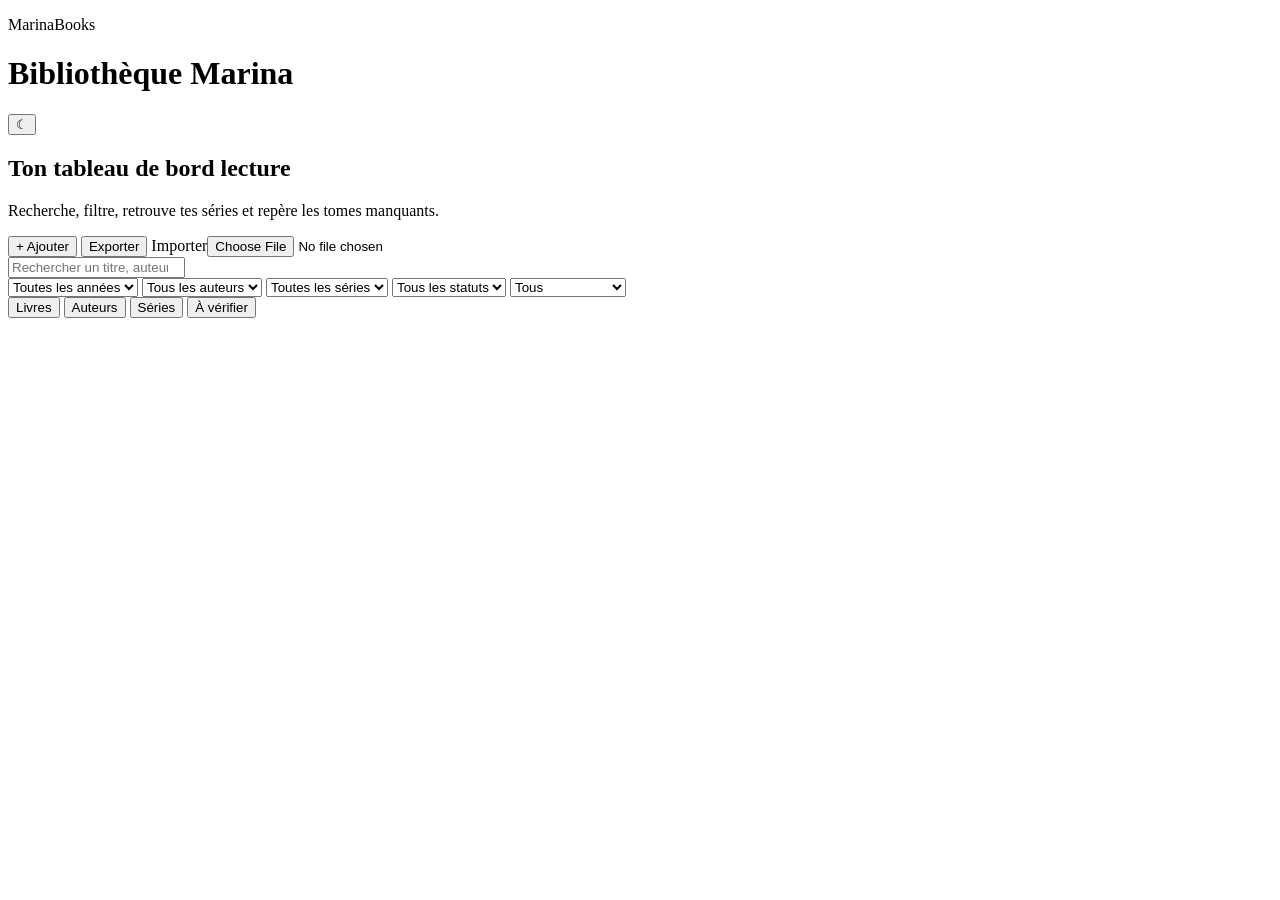
==== index.html @ 29e75385 "Add files via upload" ====
<!doctype html>
<html lang="fr">
<head>
  <meta charset="utf-8" />
  <meta name="viewport" content="width=device-width, initial-scale=1, viewport-fit=cover" />
  <title>Bibliothèque Marina</title>
  <meta name="theme-color" content="#18111f" />
  <meta name="description" content="Application personnelle de suivi de lectures Kindle et Books." />
  <link rel="manifest" href="manifest.json" />
  <link rel="icon" href="icons/icon.svg" type="image/svg+xml" />
  <link rel="apple-touch-icon" href="icons/icon-192.png" />
  <link rel="stylesheet" href="css/style.css" />
</head>
<body>
  <header class="app-header">
    <div>
      <p class="eyebrow">MarinaBooks</p>
      <h1>Bibliothèque Marina</h1>
    </div>
    <button id="themeToggle" class="icon-btn" type="button" aria-label="Changer le thème">☾</button>
  </header>

  <main class="container">
    <section class="hero card">
      <div>
        <h2>Ton tableau de bord lecture</h2>
        <p>Recherche, filtre, retrouve tes séries et repère les tomes manquants.</p>
      </div>
      <div class="hero-actions">
        <button id="addBookBtn" class="primary-btn" type="button">+ Ajouter</button>
        <button id="exportBtn" class="ghost-btn" type="button">Exporter</button>
        <label class="ghost-btn import-label">Importer<input id="importInput" type="file" accept="application/json" /></label>
      </div>
    </section>

    <section id="stats" class="stats-grid"></section>

    <section class="card controls">
      <input id="searchInput" type="search" placeholder="Rechercher un titre, auteur, série…" />
      <div class="filters">
        <select id="yearFilter"><option value="">Toutes les années</option></select>
        <select id="authorFilter"><option value="">Tous les auteurs</option></select>
        <select id="seriesFilter"><option value="">Toutes les séries</option></select>
        <select id="statusFilter"><option value="">Tous les statuts</option><option value="lu">Lu</option><option value="à lire">À lire</option><option value="en cours">En cours</option><option value="abandonné">Abandonné</option></select>
        <select id="missingFilter"><option value="">Tous</option><option value="visible">Visibles Kindle</option><option value="missing">Disparus Kindle</option></select>
      </div>
    </section>

    <nav class="tabs" aria-label="Vues">
      <button class="tab active" data-view="books" type="button">Livres</button>
      <button class="tab" data-view="authors" type="button">Auteurs</button>
      <button class="tab" data-view="series" type="button">Séries</button>
      <button class="tab" data-view="missing" type="button">À vérifier</button>
    </nav>

    <section id="content" class="content"></section>
  </main>

  <dialog id="bookDialog" class="dialog">
    <form id="bookForm" method="dialog">
      <div class="dialog-head">
        <h2>Ajouter un livre</h2>
        <button class="icon-btn" value="cancel" type="submit">×</button>
      </div>
      <label>Titre<input name="title" required /></label>
      <label>Auteur<input name="author" /></label>
      <label>Série<input name="series" /></label>
      <label>Tome<input name="tome" inputmode="numeric" /></label>
      <label>Année<input name="year" inputmode="numeric" /></label>
      <label>Statut<select name="status"><option value="lu">Lu</option><option value="en cours">En cours</option><option value="à lire">À lire</option><option value="abandonné">Abandonné</option></select></label>
      <label>Notes<textarea name="notes" rows="3"></textarea></label>
      <button class="primary-btn" value="default" type="submit">Ajouter</button>
    </form>
  </dialog>

  <script src="data/data.js"></script>
  <script src="js/app.js"></script>
</body>
</html>
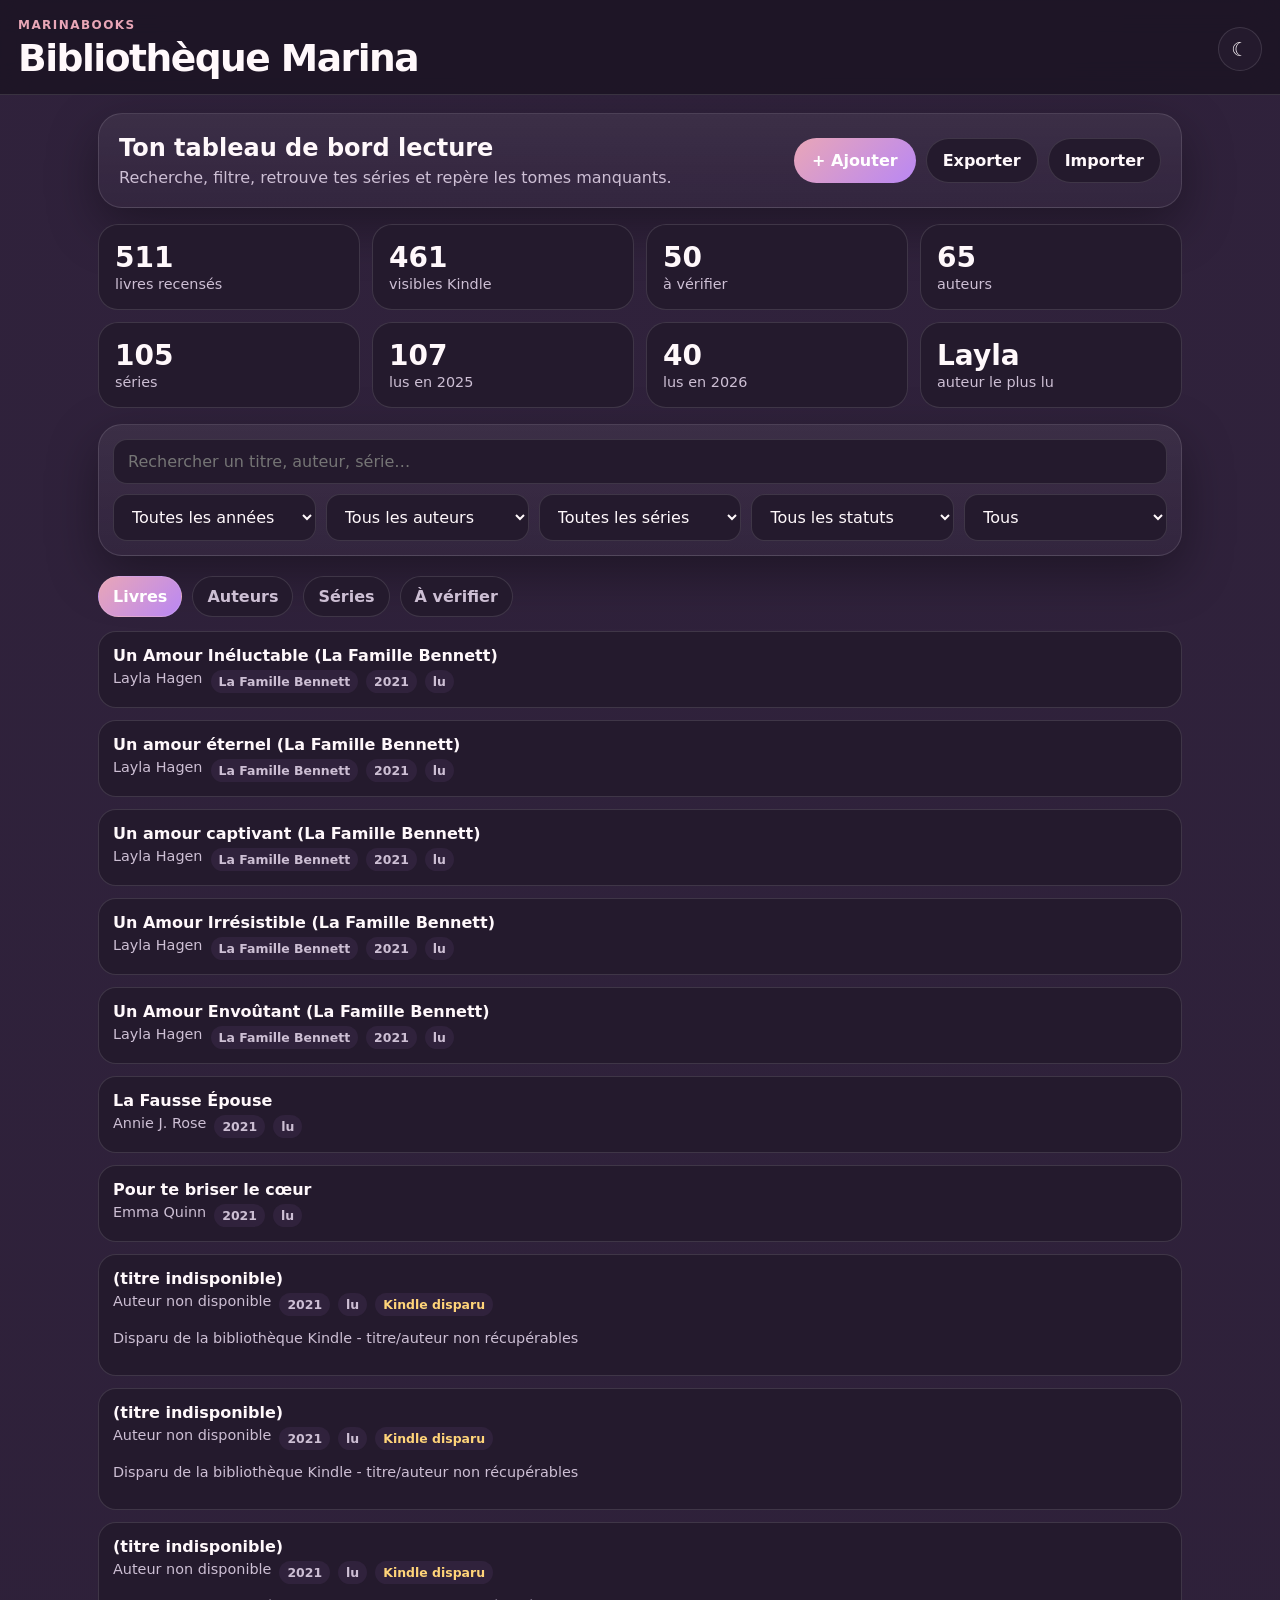
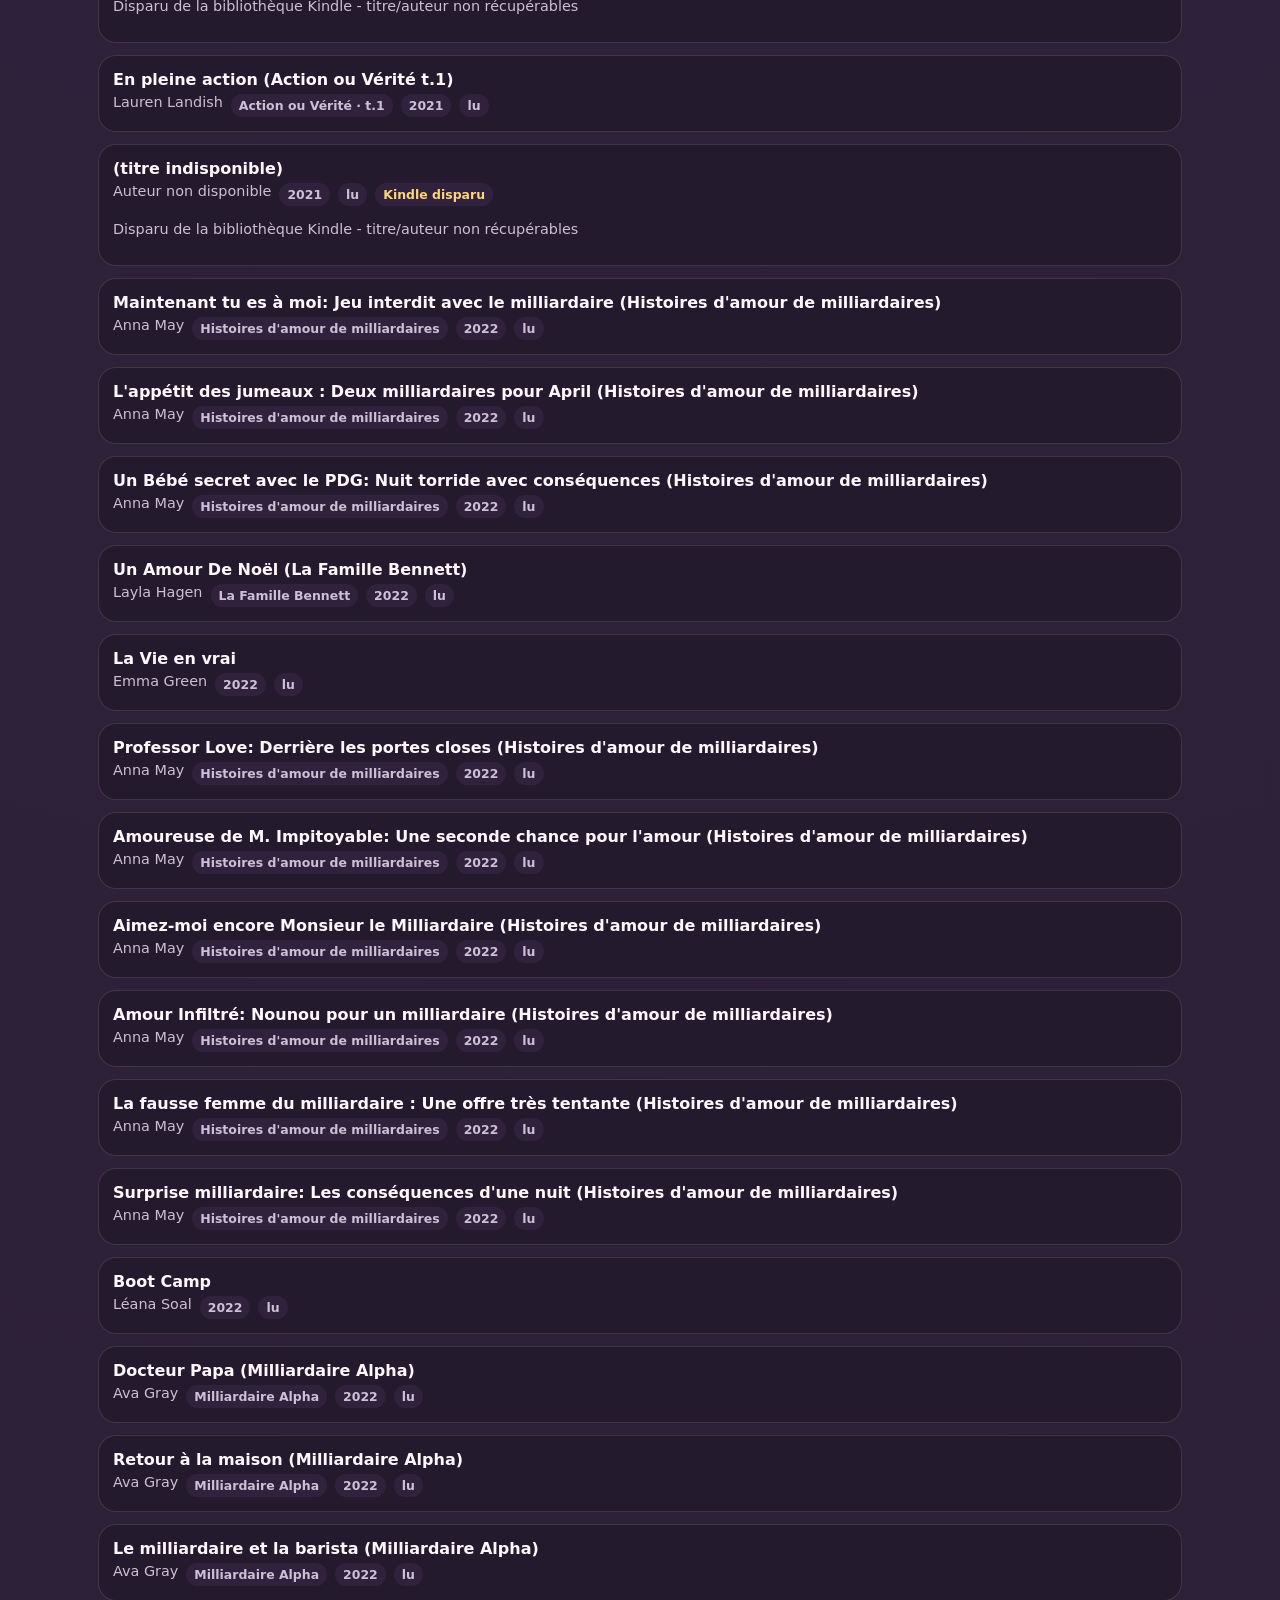
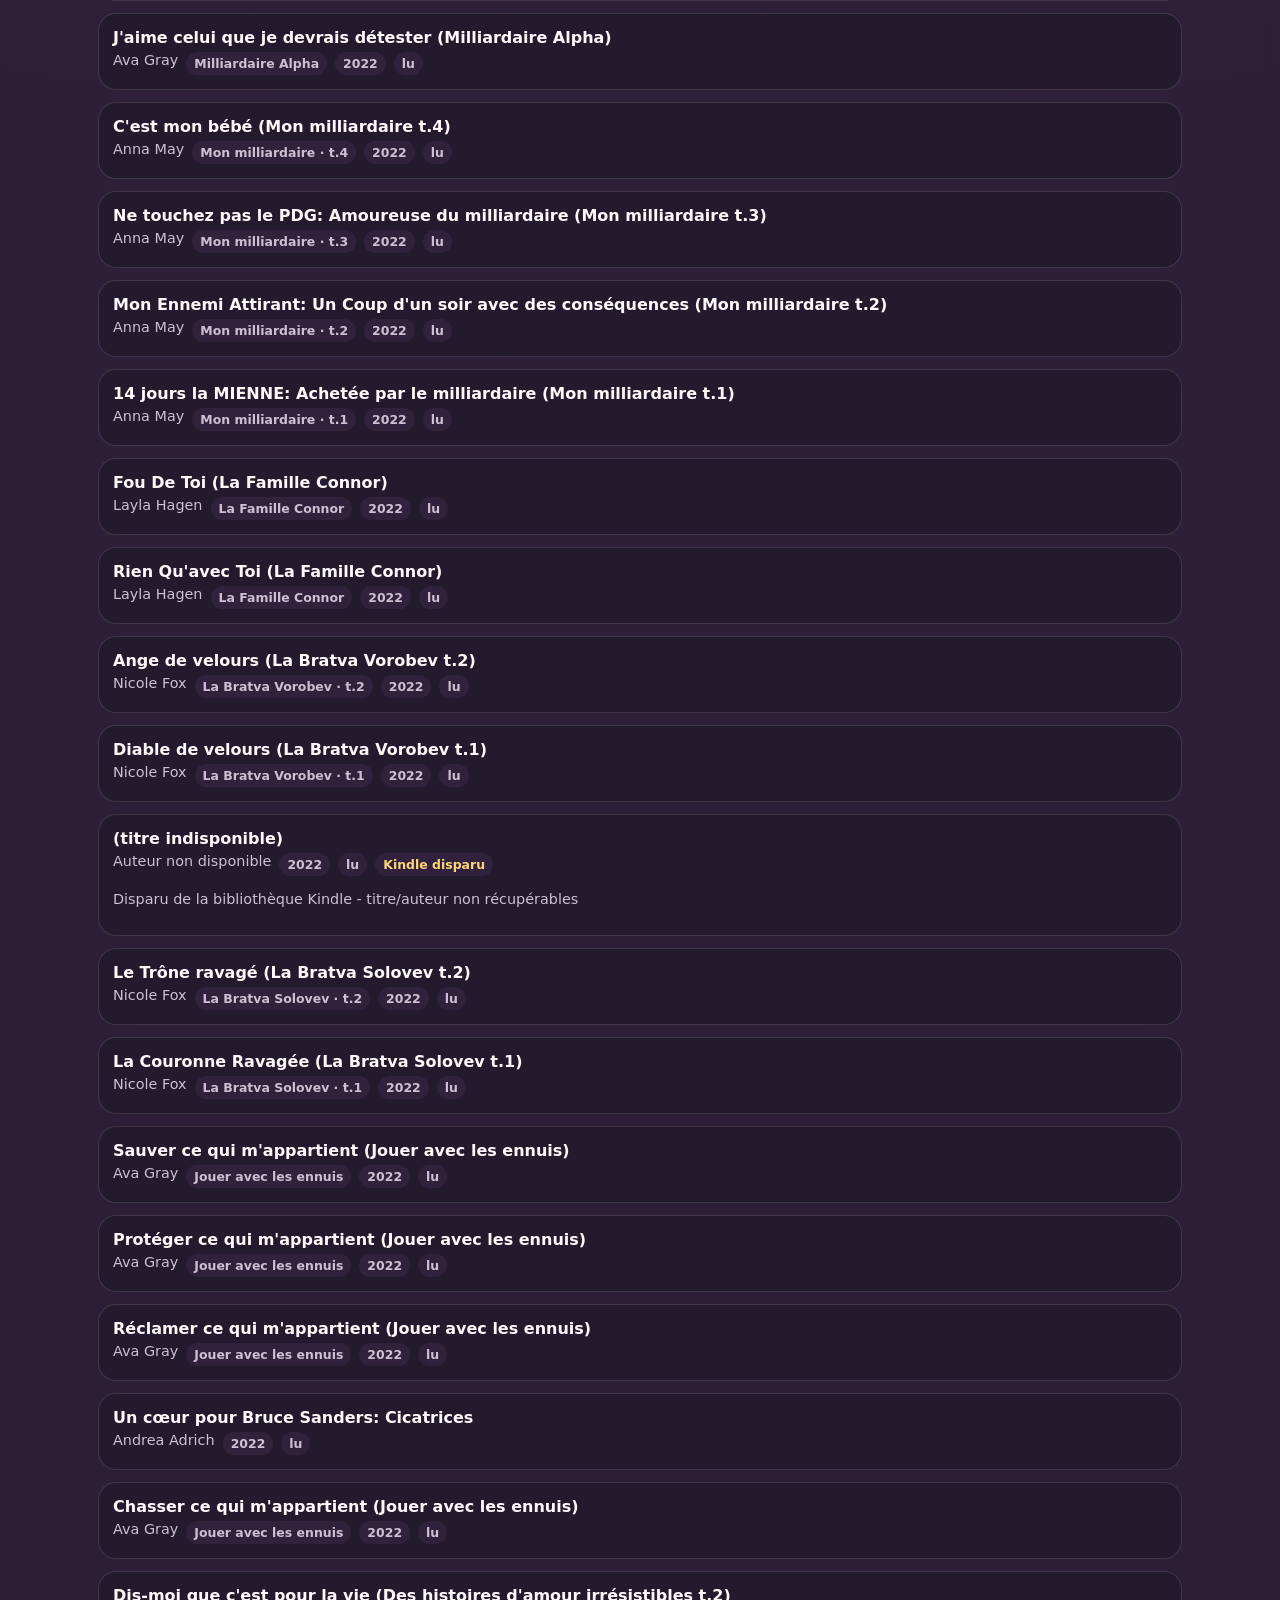
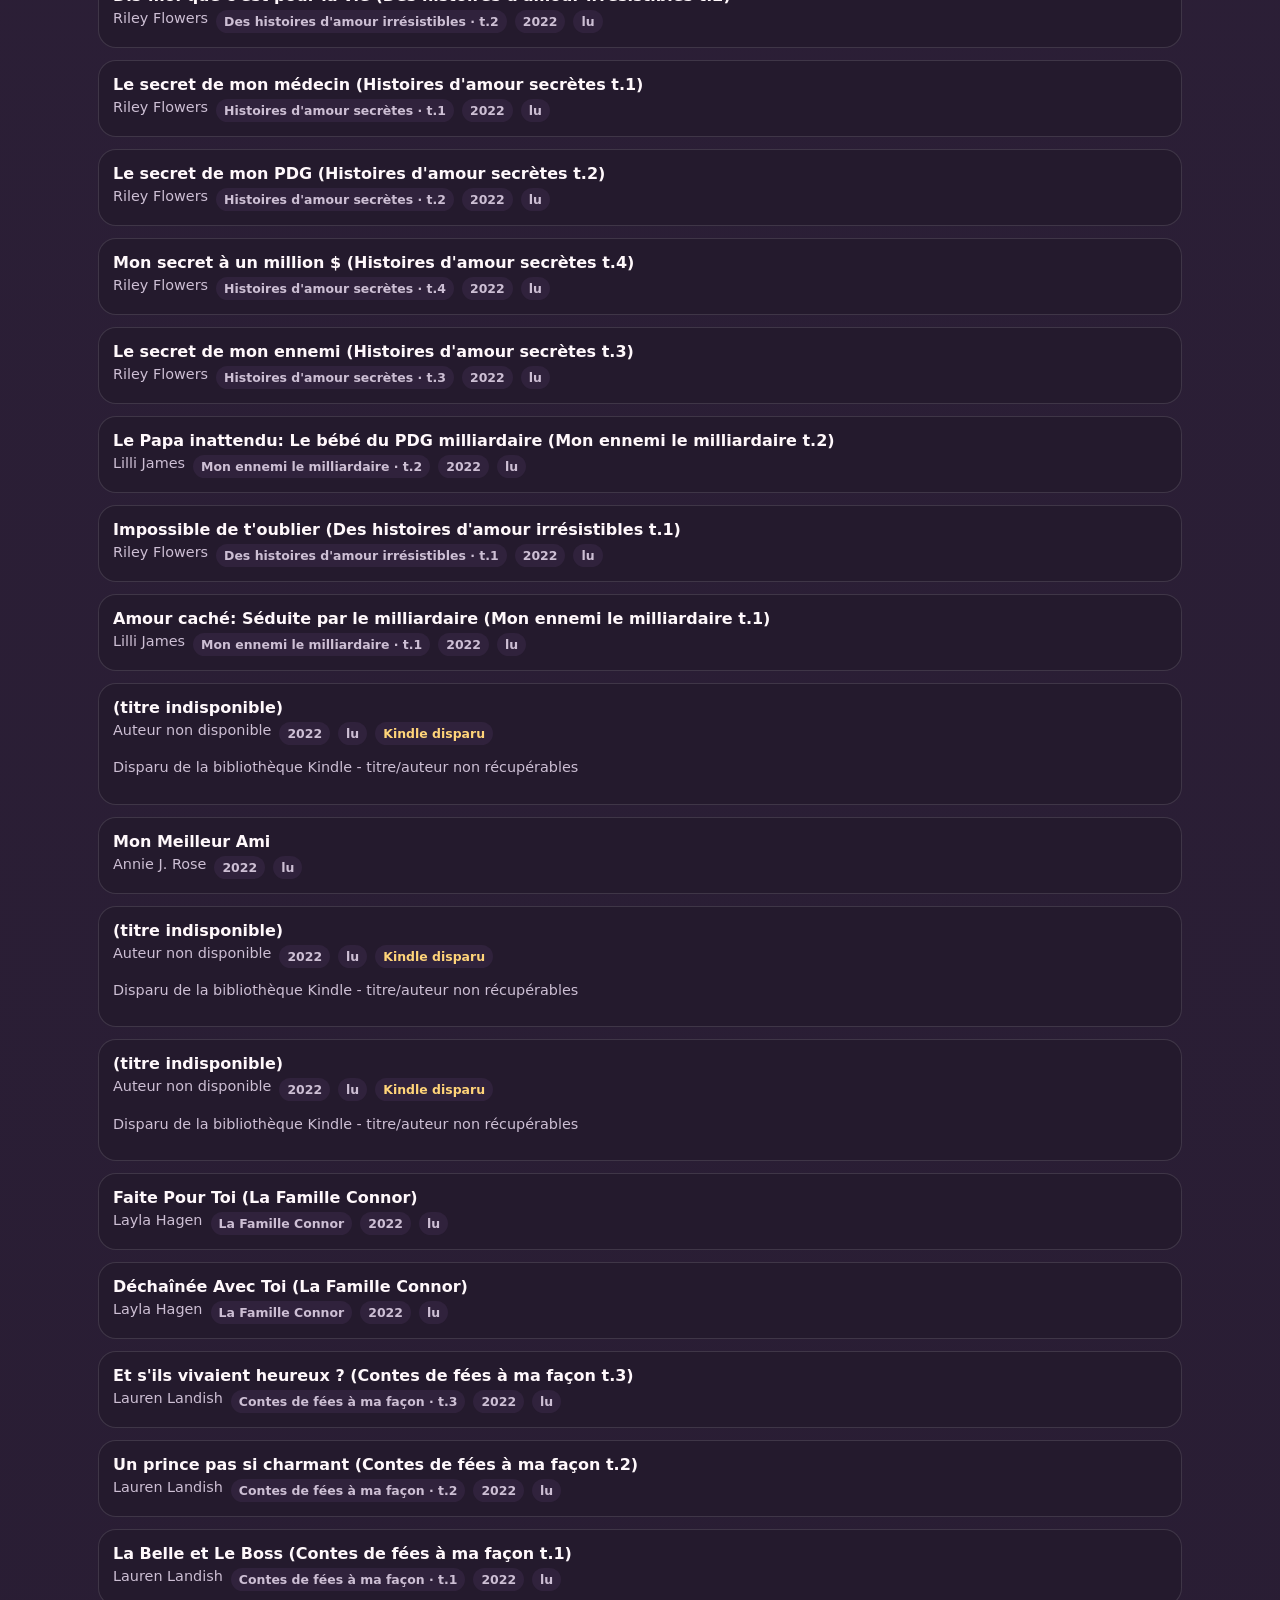
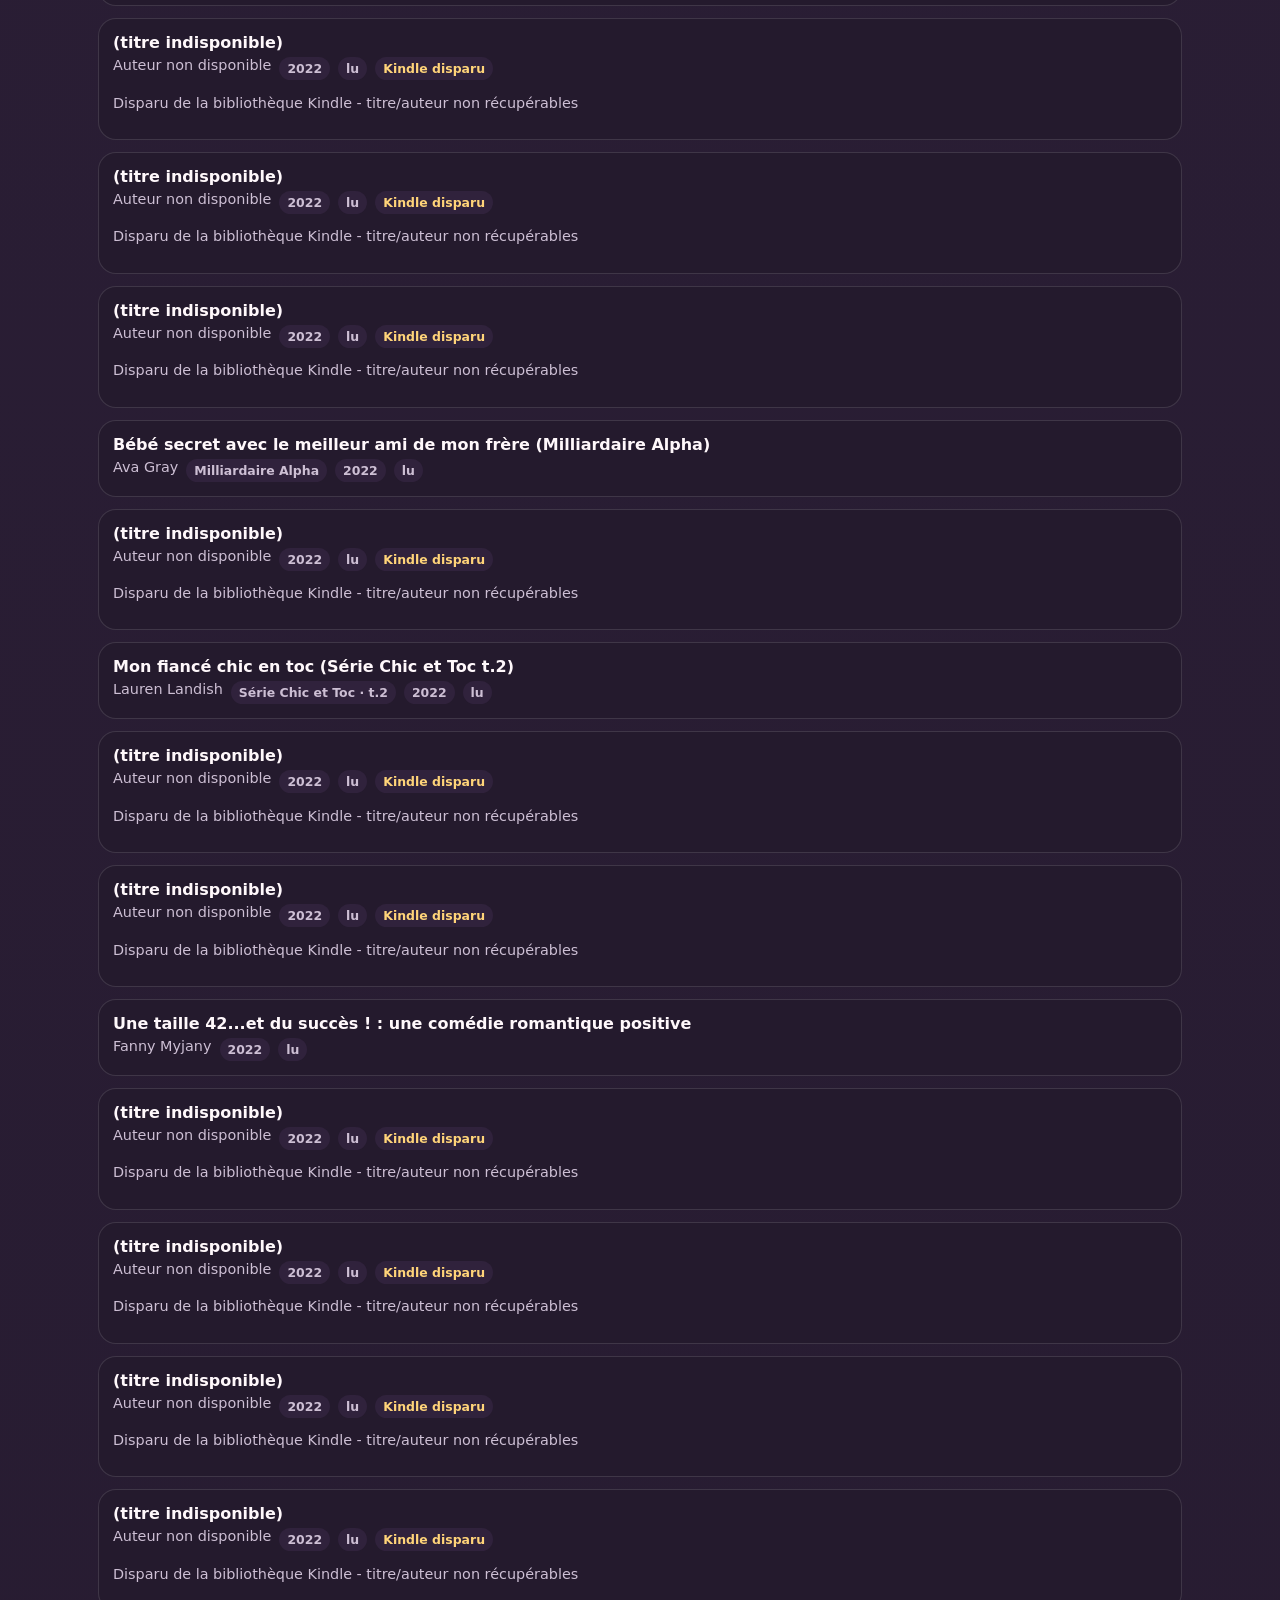
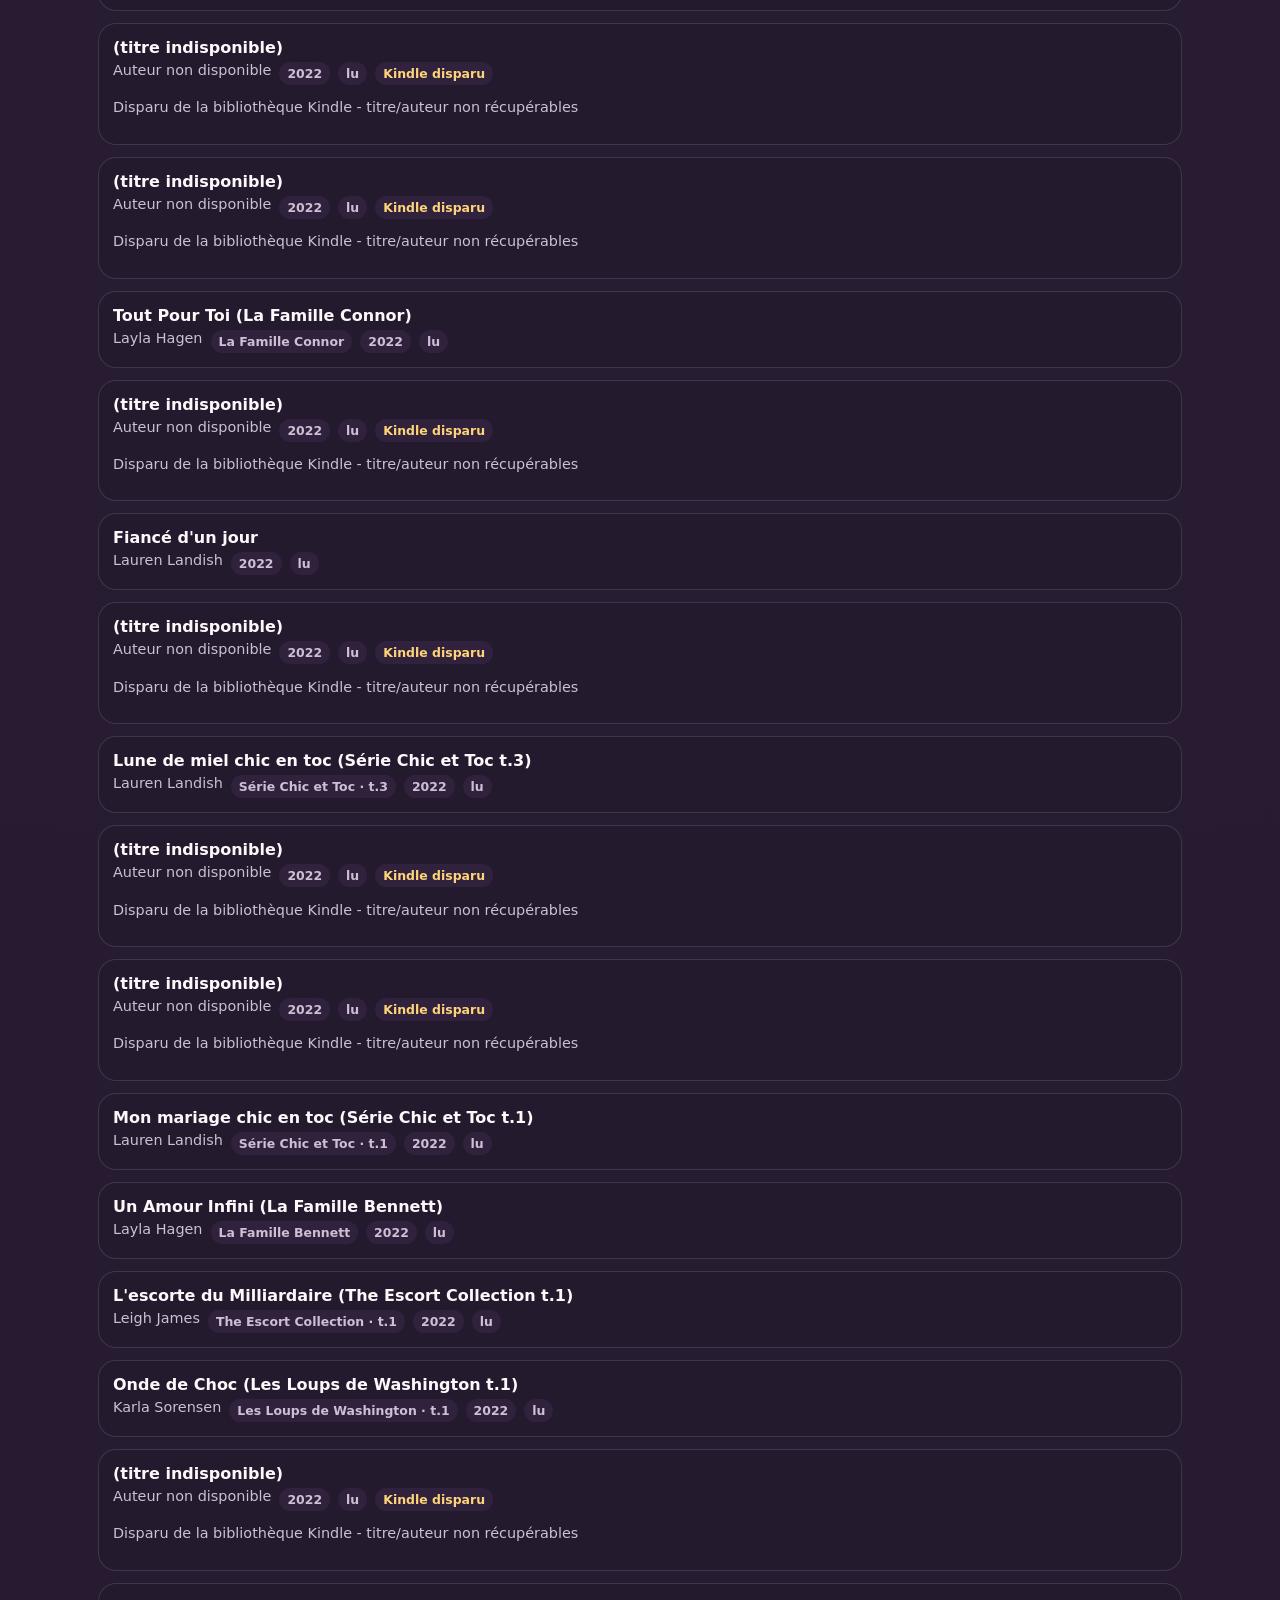
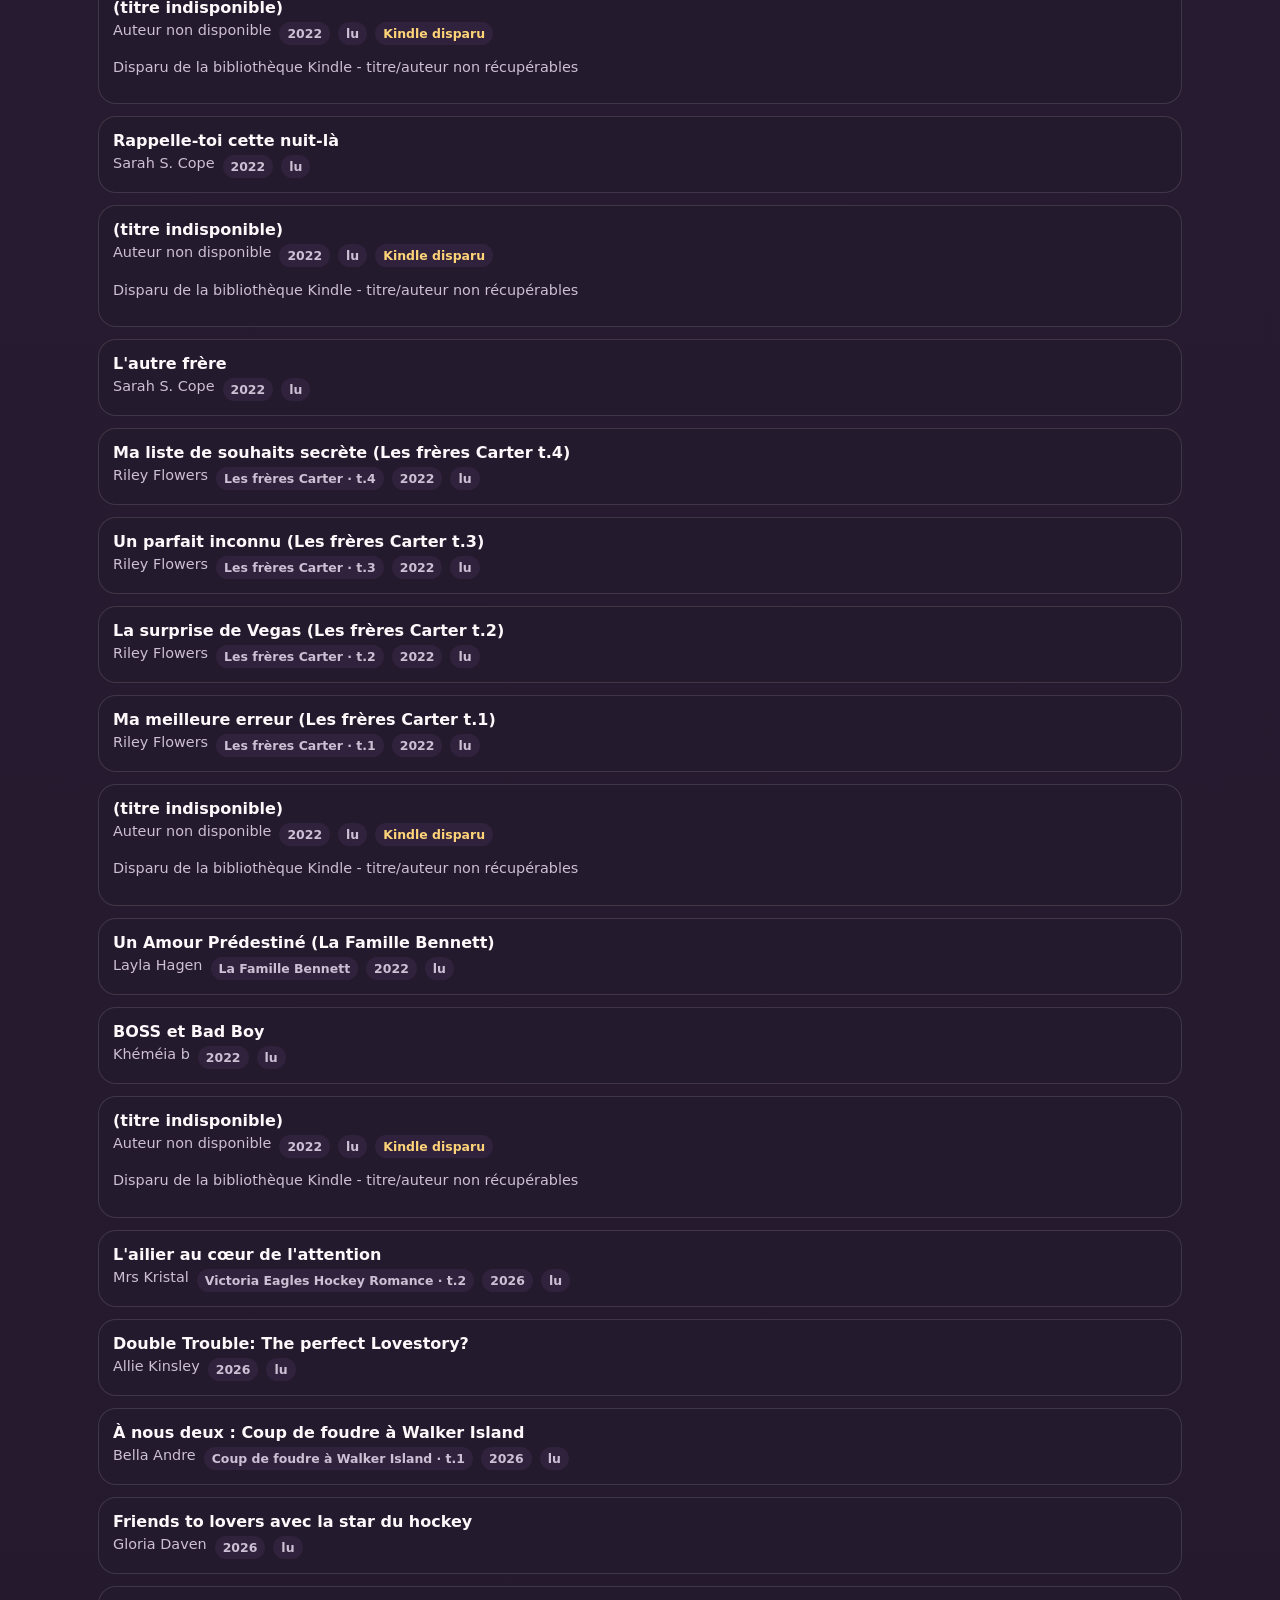
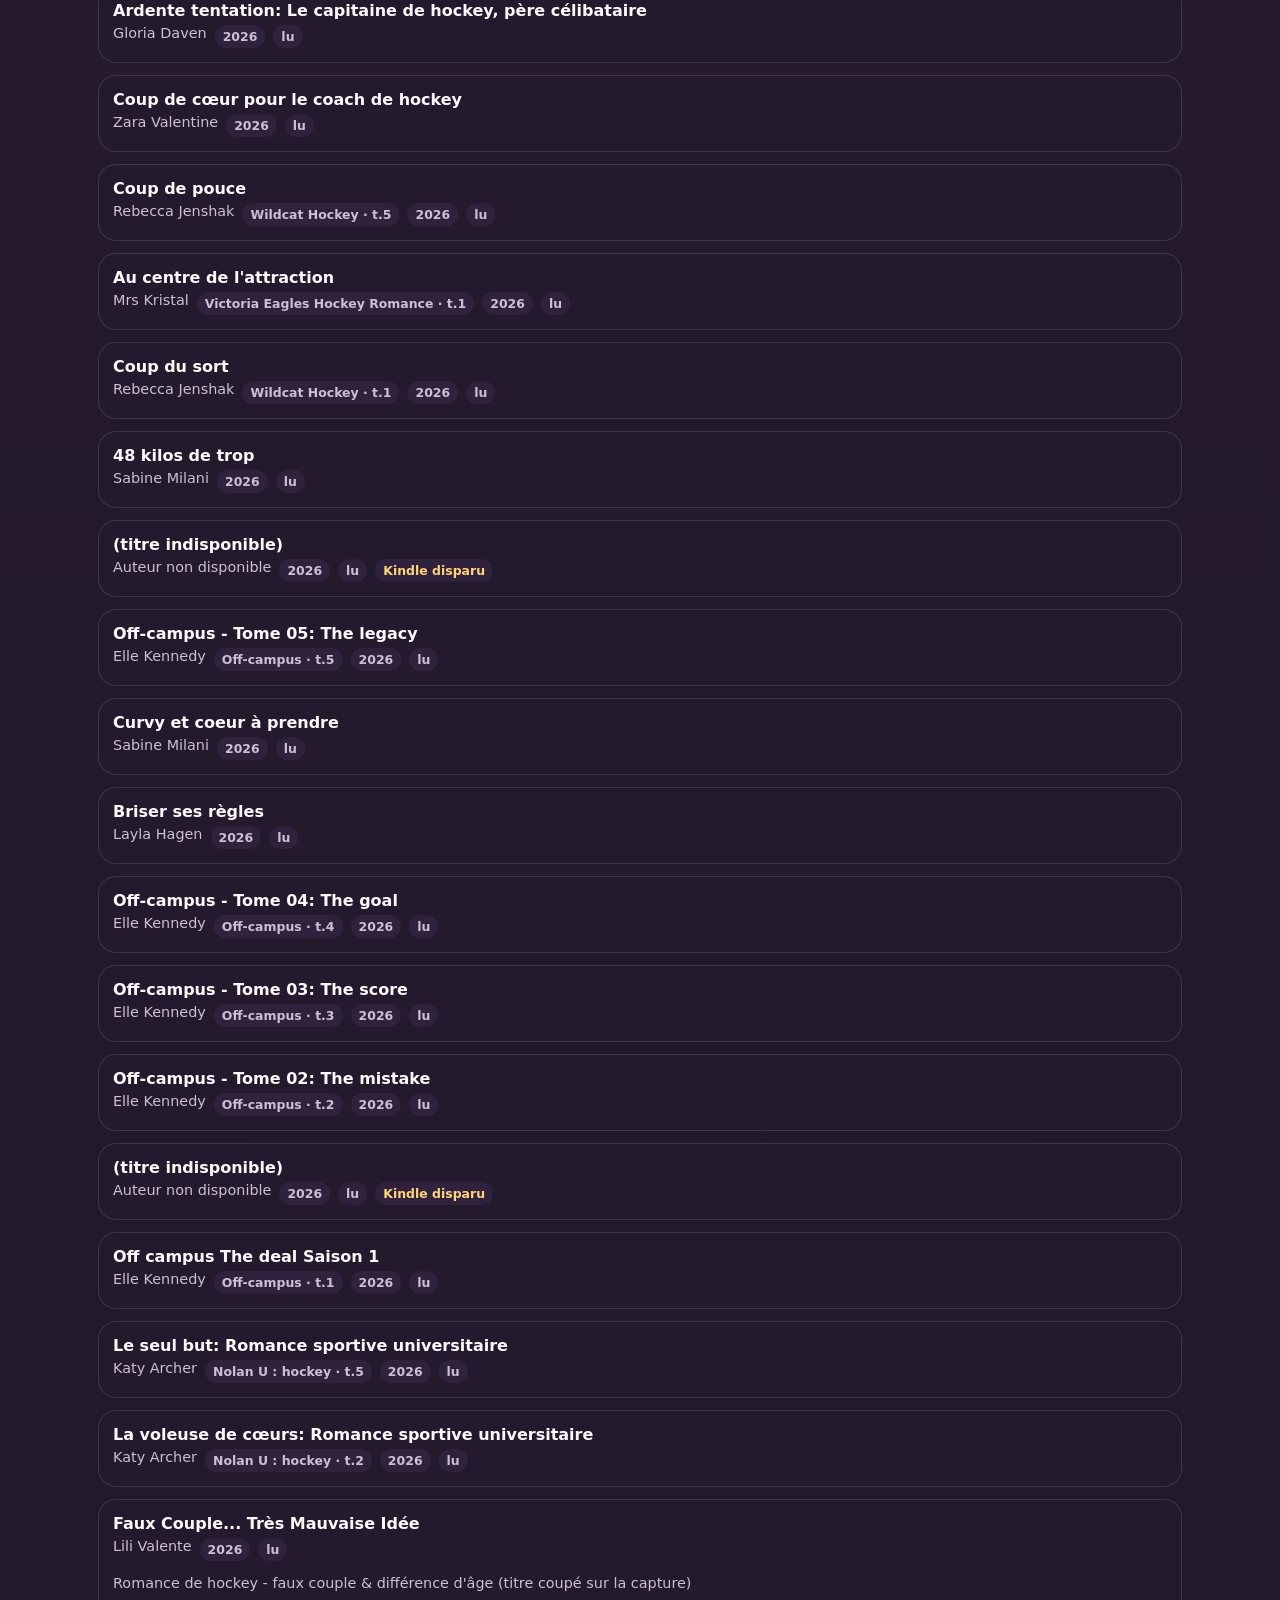
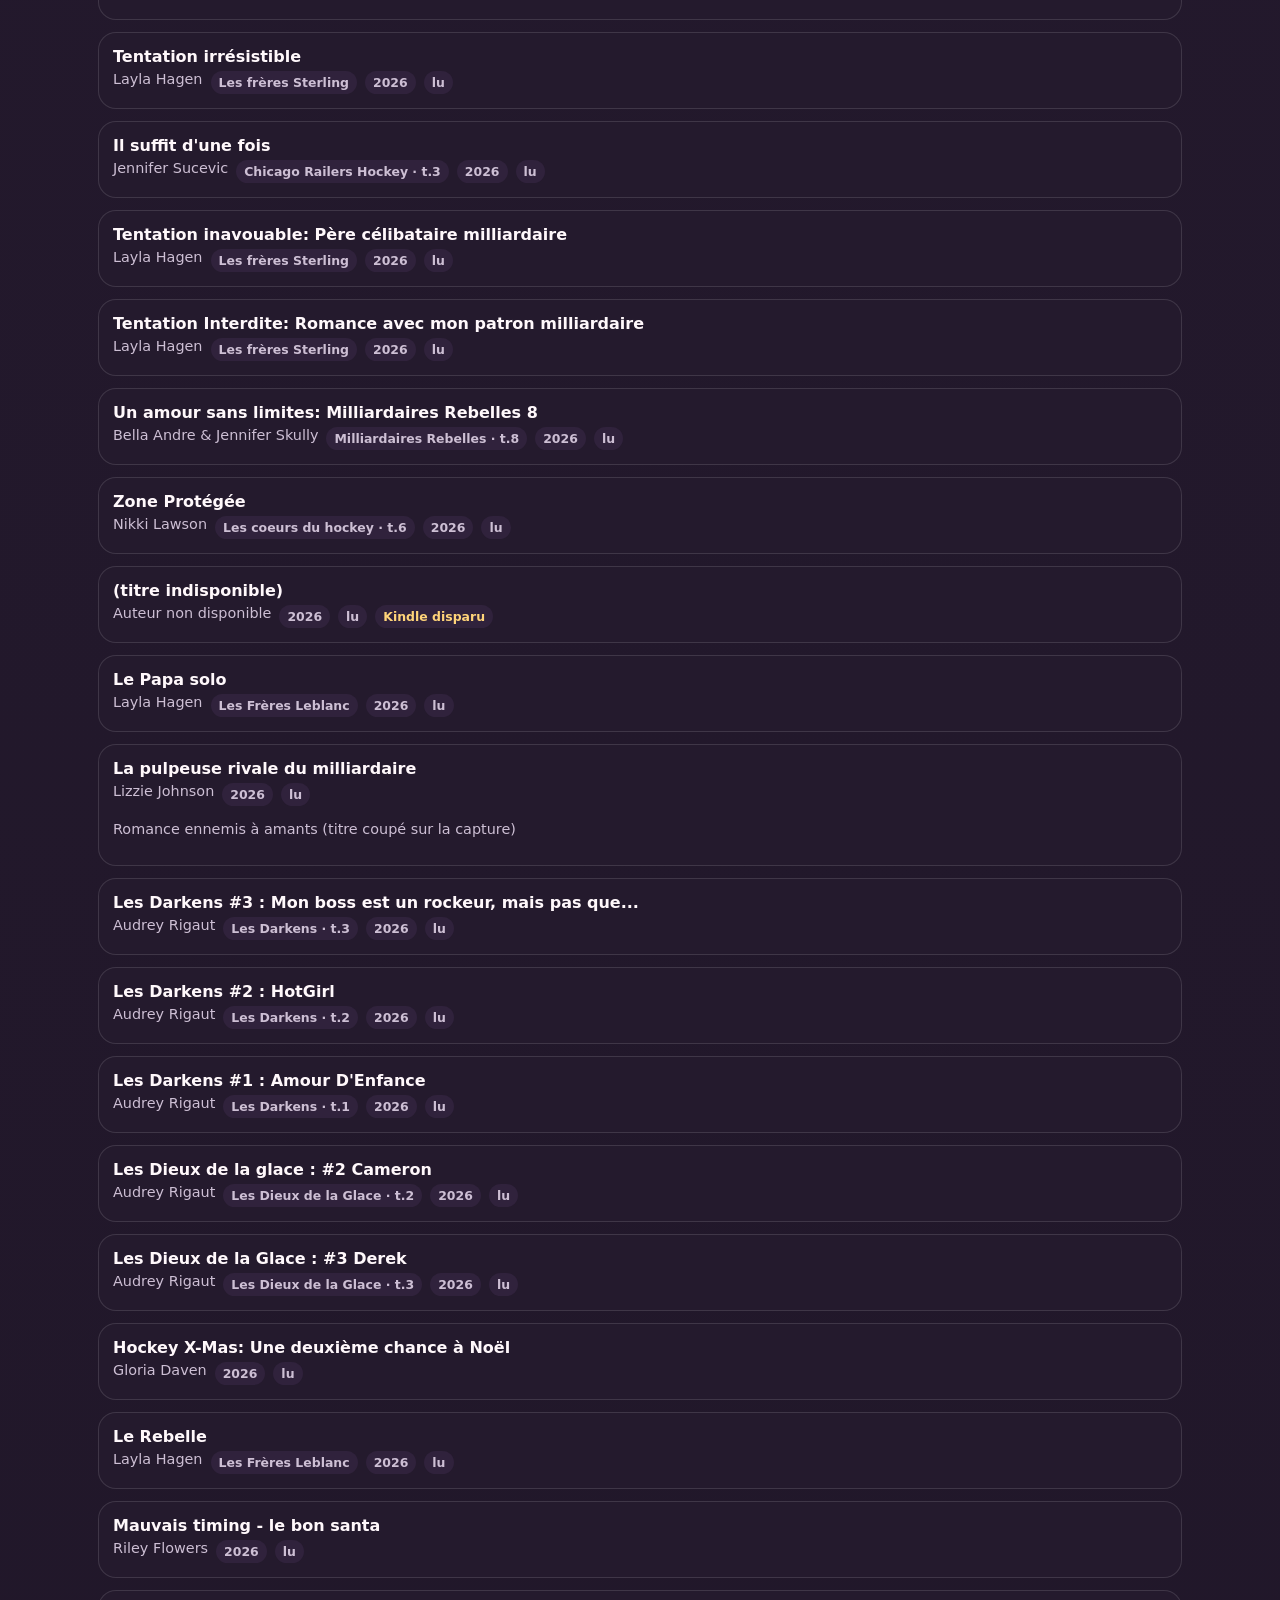
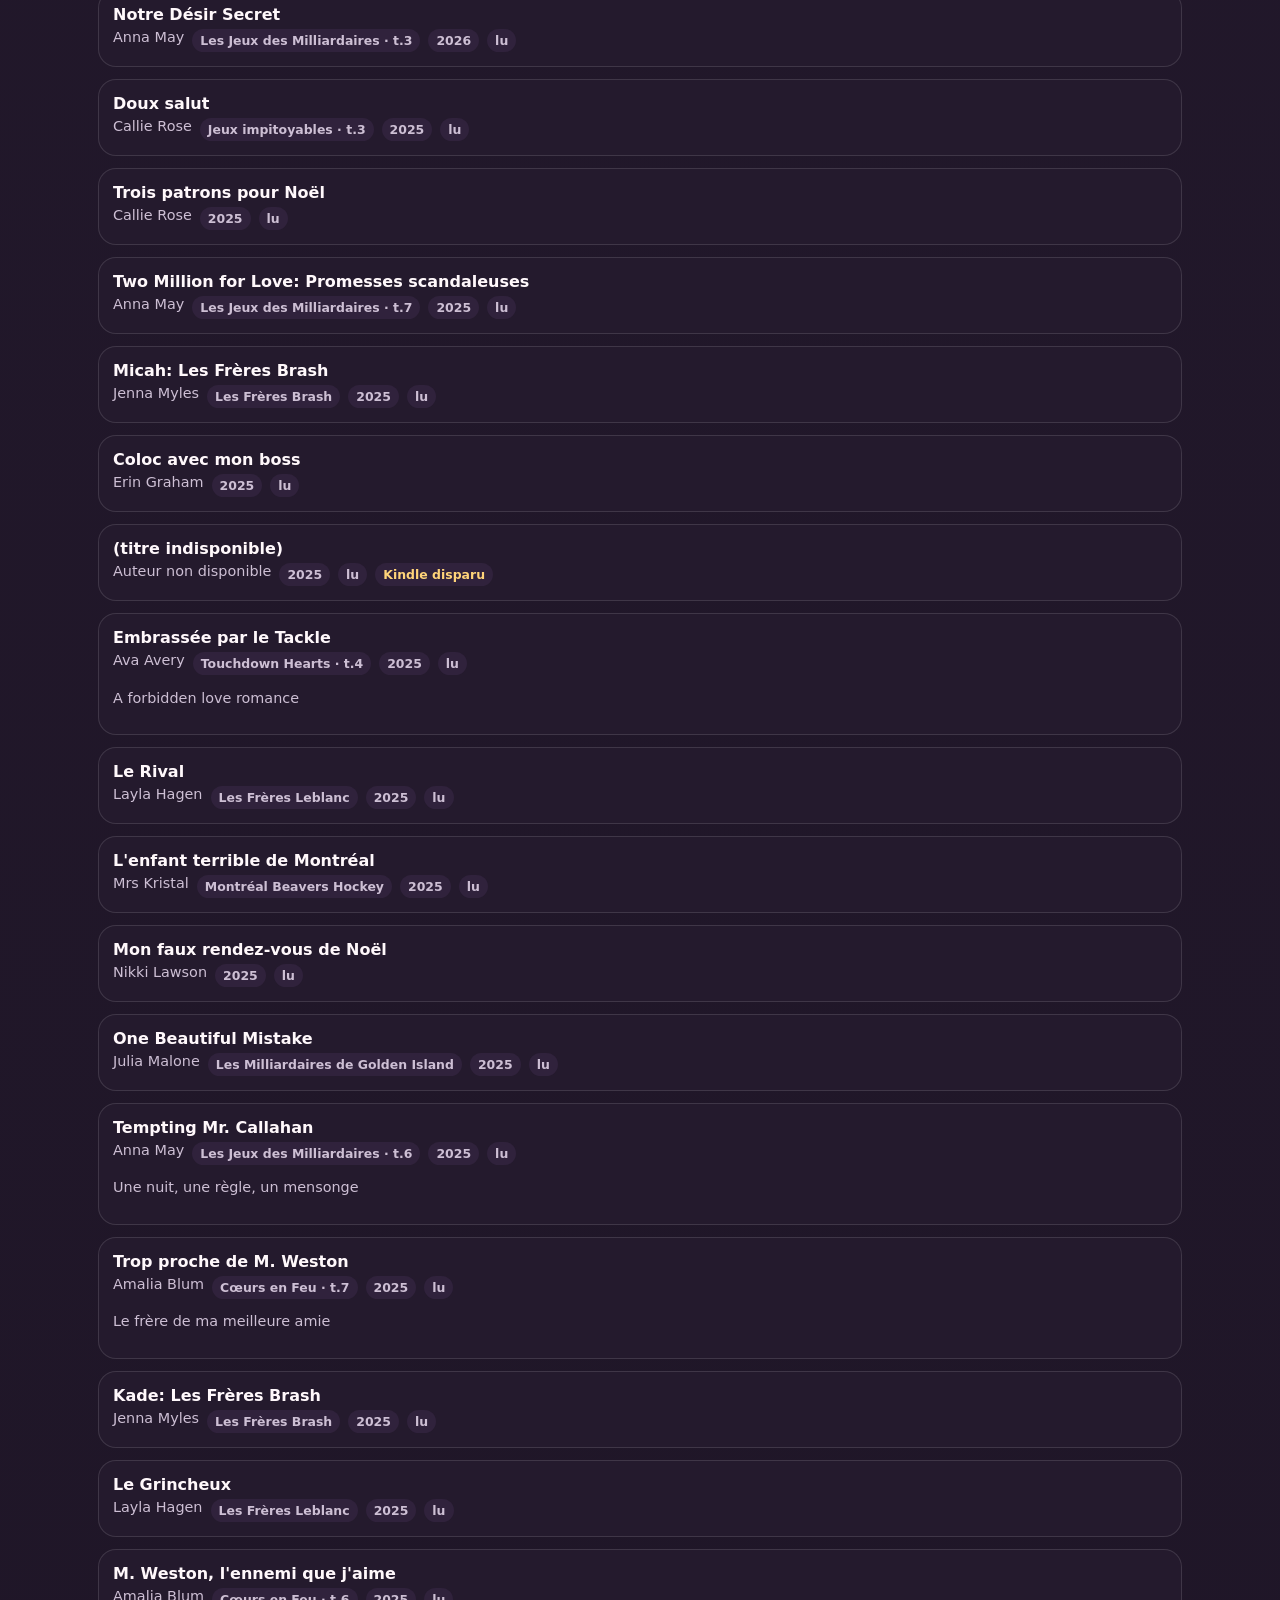
==== commit 655c884d: "Migrate book data from data/data.js to data/books.json app.js now fetches books.json at runtime inst" ====
--- a/index.html
+++ b/index.html
@@ -73,7 +73,6 @@
     </form>
   </dialog>
 
-  <script src="data/data.js"></script>
   <script src="js/app.js"></script>
 </body>
 </html>
--- a/css/style.css
+++ b/css/style.css
@@ -0,0 +1,69 @@
+:root {
+  --bg: #18111f;
+  --panel: #241a2d;
+  --panel-2: #30223c;
+  --text: #fff8fb;
+  --muted: #cdbfd4;
+  --accent: #e9a6b7;
+  --accent-2: #b987f4;
+  --border: rgba(255,255,255,.12);
+  --shadow: 0 18px 50px rgba(0,0,0,.35);
+}
+:root.light {
+  --bg: #fff8fb;
+  --panel: #ffffff;
+  --panel-2: #f6eaf0;
+  --text: #211826;
+  --muted: #6d5d73;
+  --accent: #b94e74;
+  --accent-2: #7c55bc;
+  --border: rgba(33,24,38,.13);
+  --shadow: 0 14px 35px rgba(60,38,70,.12);
+}
+* { box-sizing: border-box; }
+body { margin: 0; font-family: Inter, ui-sans-serif, system-ui, -apple-system, BlinkMacSystemFont, "Segoe UI", sans-serif; background: radial-gradient(circle at top, var(--panel-2), var(--bg) 48%); color: var(--text); min-height: 100vh; }
+.app-header { position: sticky; top: 0; z-index: 5; display: flex; align-items: center; justify-content: space-between; padding: max(18px, env(safe-area-inset-top)) 18px 14px; backdrop-filter: blur(16px); background: rgba(24,17,31,.72); border-bottom: 1px solid var(--border); }
+:root.light .app-header { background: rgba(255,248,251,.72); }
+h1 { margin: 0; font-size: clamp(1.55rem, 7vw, 2.35rem); letter-spacing: -.04em; }
+h2 { margin: 0 0 6px; }
+.eyebrow { margin: 0 0 4px; color: var(--accent); font-weight: 800; text-transform: uppercase; font-size: .75rem; letter-spacing: .12em; }
+.container { width: min(1120px, 100%); margin: 0 auto; padding: 18px; }
+.card { background: linear-gradient(180deg, rgba(255,255,255,.06), rgba(255,255,255,.02)); border: 1px solid var(--border); border-radius: 24px; box-shadow: var(--shadow); }
+.hero { padding: 20px; display: grid; gap: 18px; }
+.hero p { margin: 0; color: var(--muted); }
+.hero-actions, .filters { display: flex; gap: 10px; flex-wrap: wrap; }
+button, input, select, textarea, .ghost-btn { font: inherit; }
+.primary-btn, .ghost-btn, .icon-btn { border: 0; border-radius: 999px; cursor: pointer; }
+.primary-btn { background: linear-gradient(135deg, var(--accent), var(--accent-2)); color: white; padding: 12px 18px; font-weight: 800; }
+.ghost-btn { display: inline-flex; align-items: center; justify-content: center; background: var(--panel); color: var(--text); border: 1px solid var(--border); padding: 12px 16px; font-weight: 700; }
+.icon-btn { width: 44px; height: 44px; background: var(--panel); color: var(--text); border: 1px solid var(--border); font-size: 1.2rem; }
+.import-label input { display: none; }
+.stats-grid { display: grid; grid-template-columns: repeat(2, minmax(0, 1fr)); gap: 12px; margin: 16px 0; }
+.stat { padding: 16px; border-radius: 20px; background: var(--panel); border: 1px solid var(--border); }
+.stat strong { display: block; font-size: 1.75rem; }
+.stat span { color: var(--muted); font-size: .9rem; }
+.controls { padding: 14px; margin-bottom: 16px; }
+input, select, textarea { width: 100%; background: var(--panel); color: var(--text); border: 1px solid var(--border); border-radius: 14px; padding: 12px 14px; outline: none; }
+#searchInput { margin-bottom: 10px; }
+.filters select { flex: 1 1 170px; }
+.tabs { display: flex; overflow-x: auto; gap: 10px; padding: 4px 0 14px; }
+.tab { flex: 0 0 auto; background: var(--panel); color: var(--muted); border: 1px solid var(--border); padding: 10px 14px; border-radius: 999px; font-weight: 800; }
+.tab.active { color: white; background: linear-gradient(135deg, var(--accent), var(--accent-2)); }
+.content { display: grid; gap: 12px; }
+.book, .group-card { background: var(--panel); border: 1px solid var(--border); border-radius: 18px; padding: 14px; }
+.book { display: grid; grid-template-columns: 1fr auto; gap: 12px; }
+.book h3, .group-card h3 { margin: 0 0 5px; font-size: 1rem; }
+.meta { color: var(--muted); font-size: .9rem; display: flex; flex-wrap: wrap; gap: 8px; }
+.badge { display: inline-flex; align-items: center; padding: 4px 8px; border-radius: 999px; background: var(--panel-2); color: var(--muted); font-size: .78rem; font-weight: 700; }
+.missing { color: #ffd479; }
+.group-card summary { cursor: pointer; font-weight: 900; }
+.group-card ul { margin: 12px 0 0; padding-left: 18px; color: var(--muted); }
+.progress { height: 8px; border-radius: 999px; background: var(--panel-2); margin: 10px 0; overflow: hidden; }
+.progress > span { display: block; height: 100%; background: linear-gradient(90deg, var(--accent), var(--accent-2)); }
+.dialog { width: min(520px, calc(100% - 24px)); border: 1px solid var(--border); border-radius: 24px; padding: 0; background: var(--panel); color: var(--text); box-shadow: var(--shadow); }
+.dialog::backdrop { background: rgba(0,0,0,.55); backdrop-filter: blur(4px); }
+.dialog form { padding: 18px; display: grid; gap: 12px; }
+.dialog-head { display: flex; justify-content: space-between; align-items: center; }
+.dialog label { display: grid; gap: 6px; color: var(--muted); font-weight: 700; }
+.empty { text-align: center; color: var(--muted); padding: 36px; }
+@media (min-width: 720px) { .hero { grid-template-columns: 1fr auto; align-items: center; } .stats-grid { grid-template-columns: repeat(4, minmax(0, 1fr)); } }
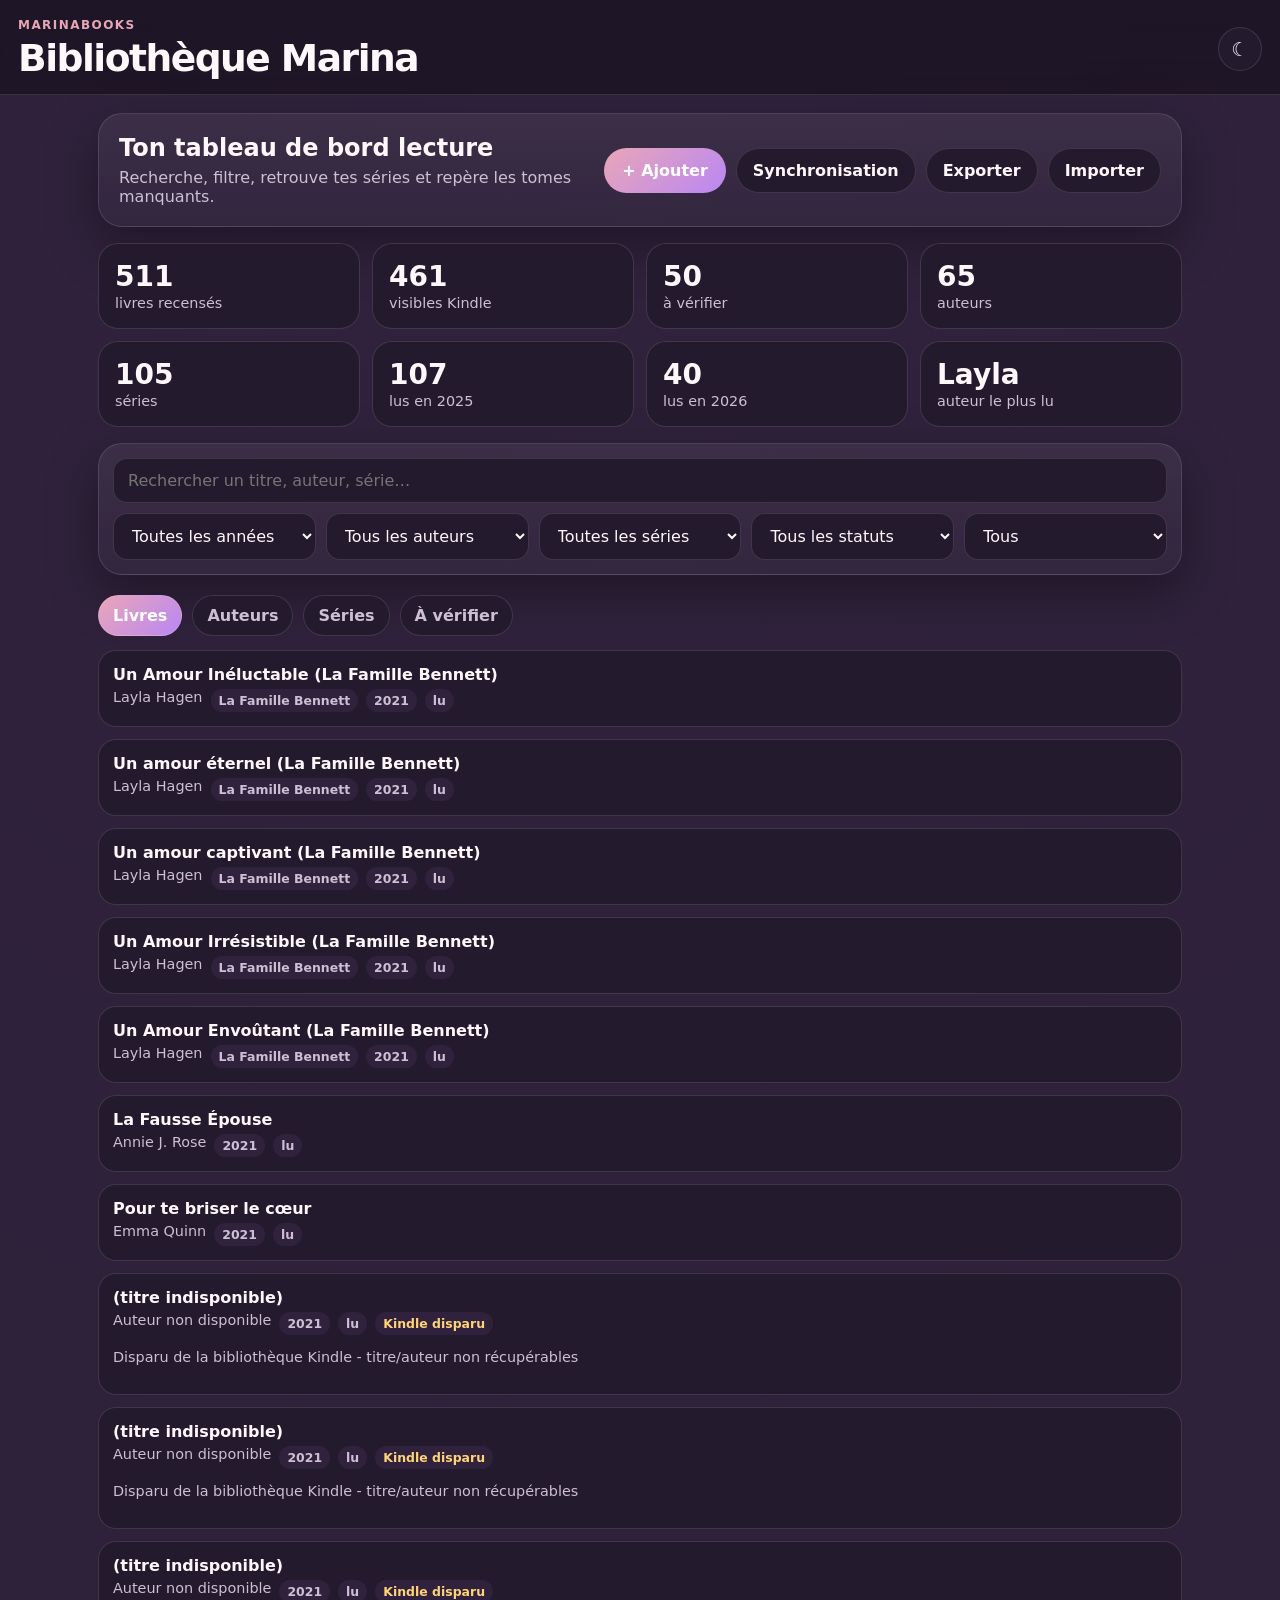
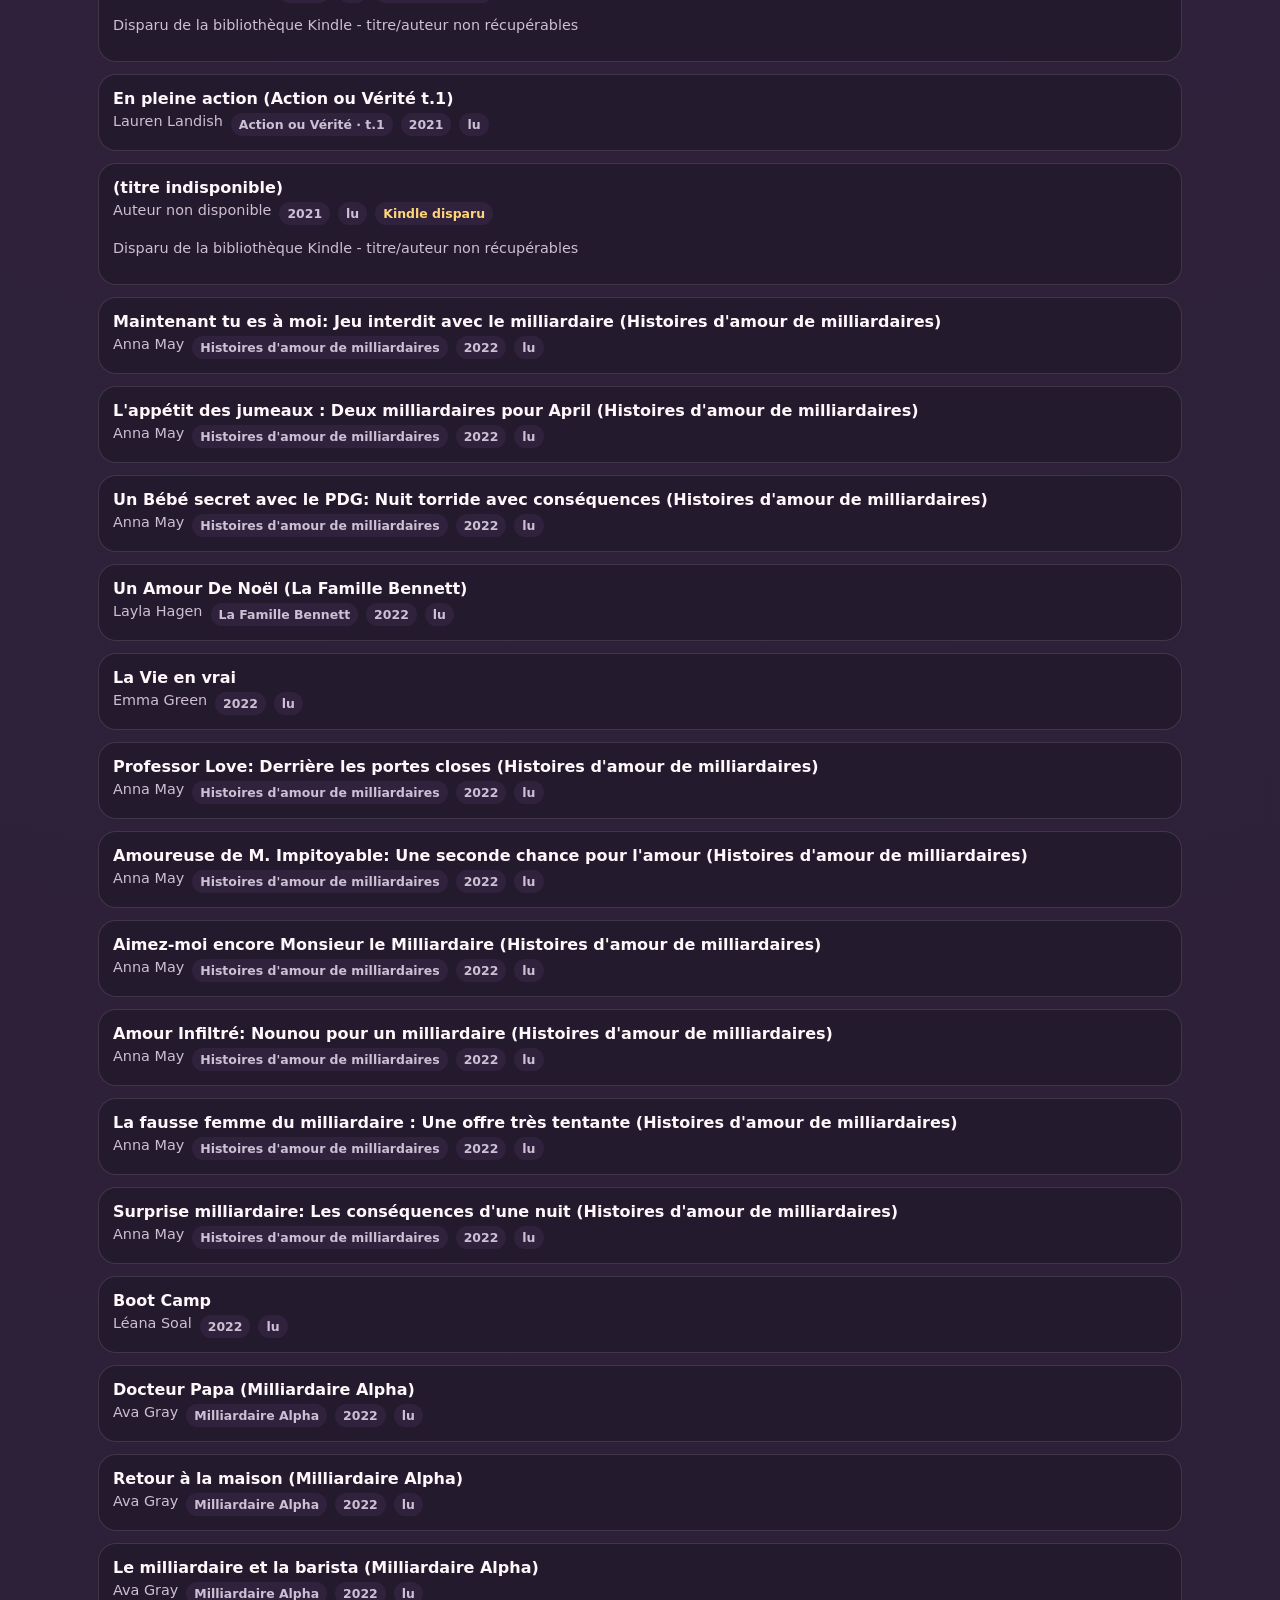
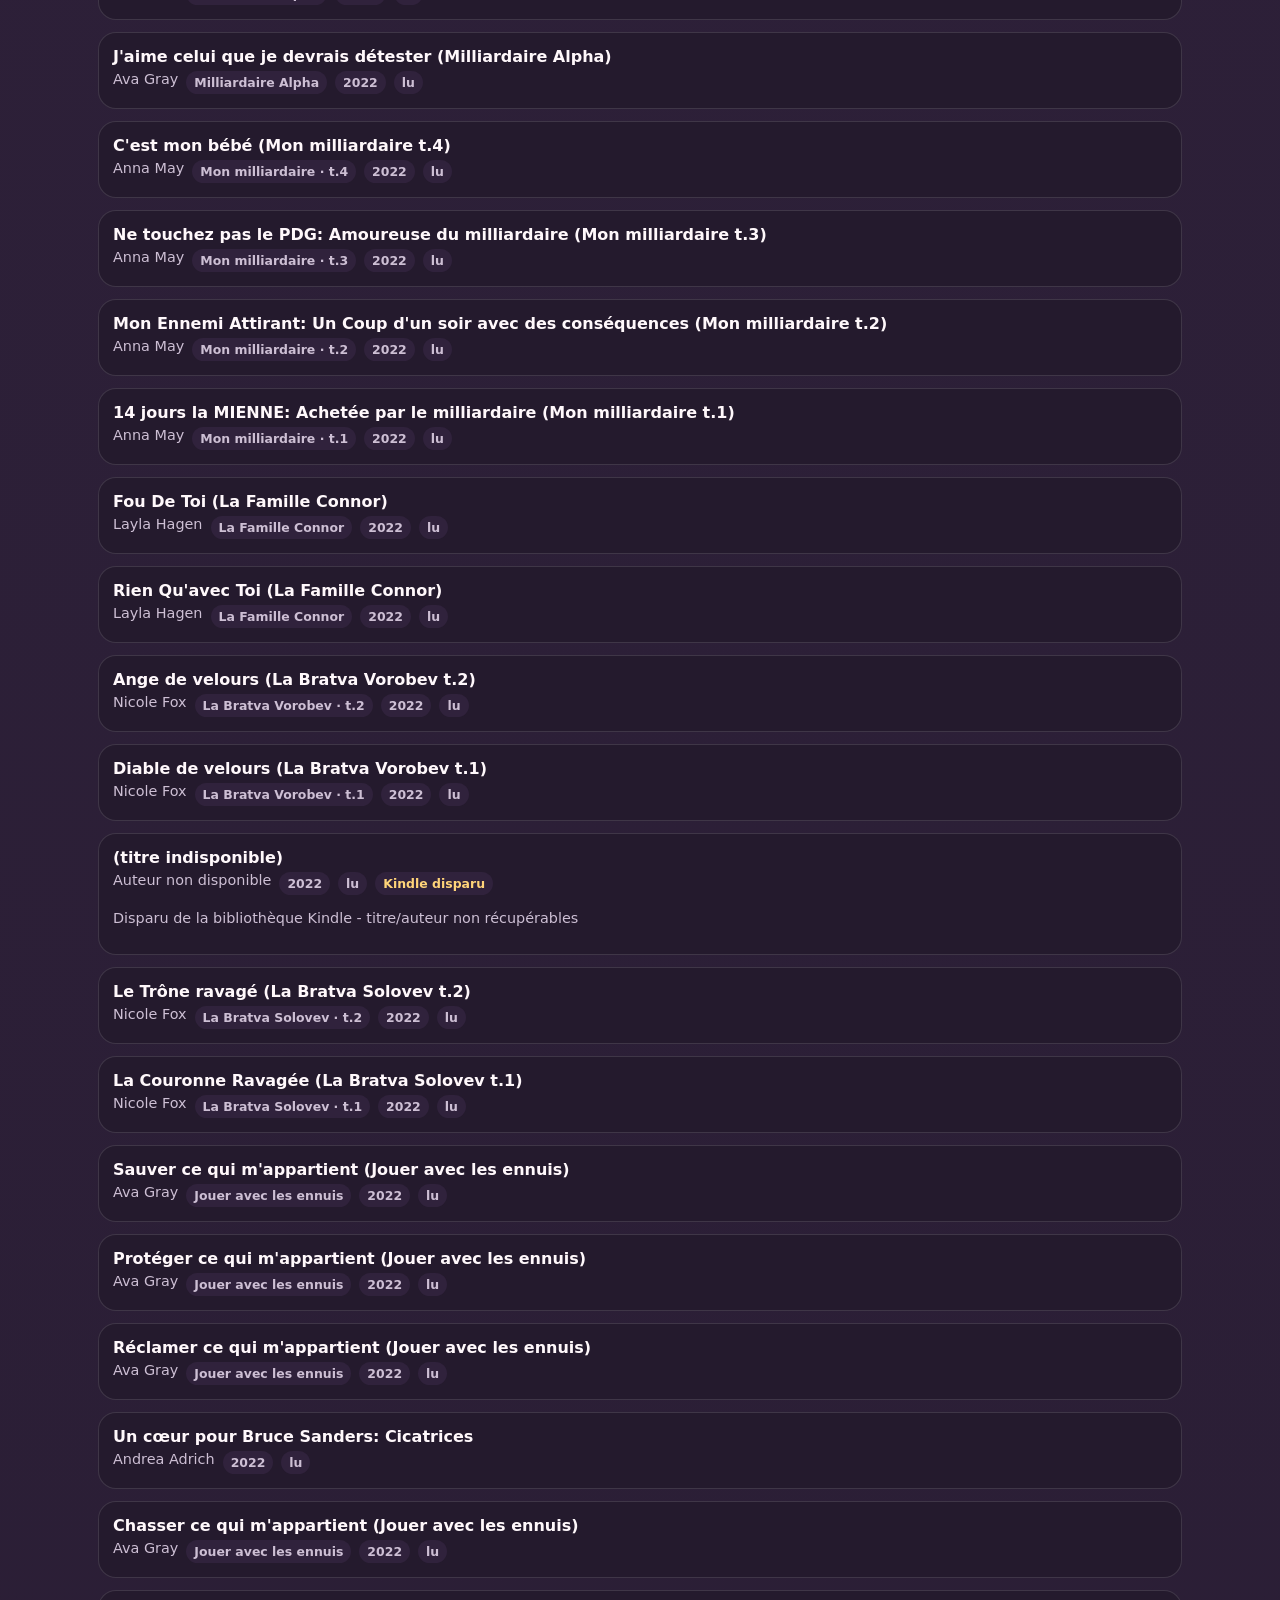
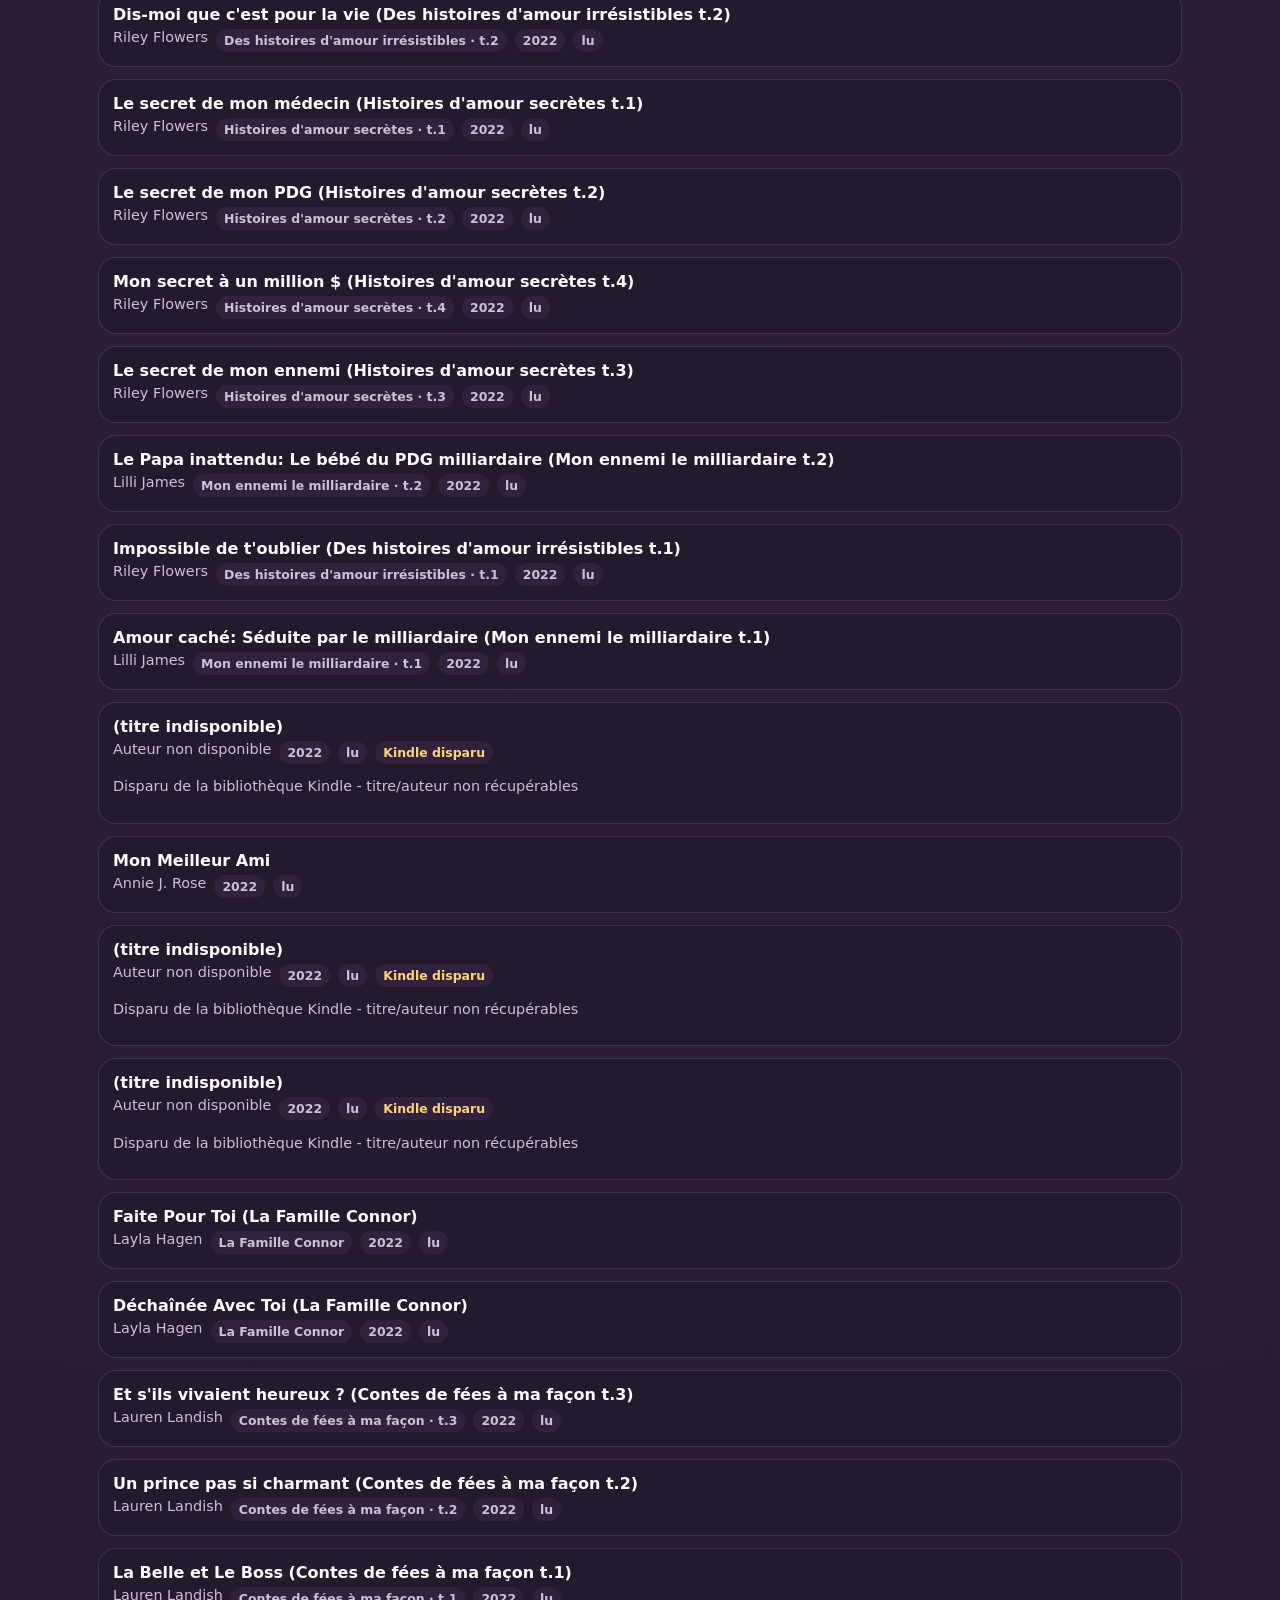
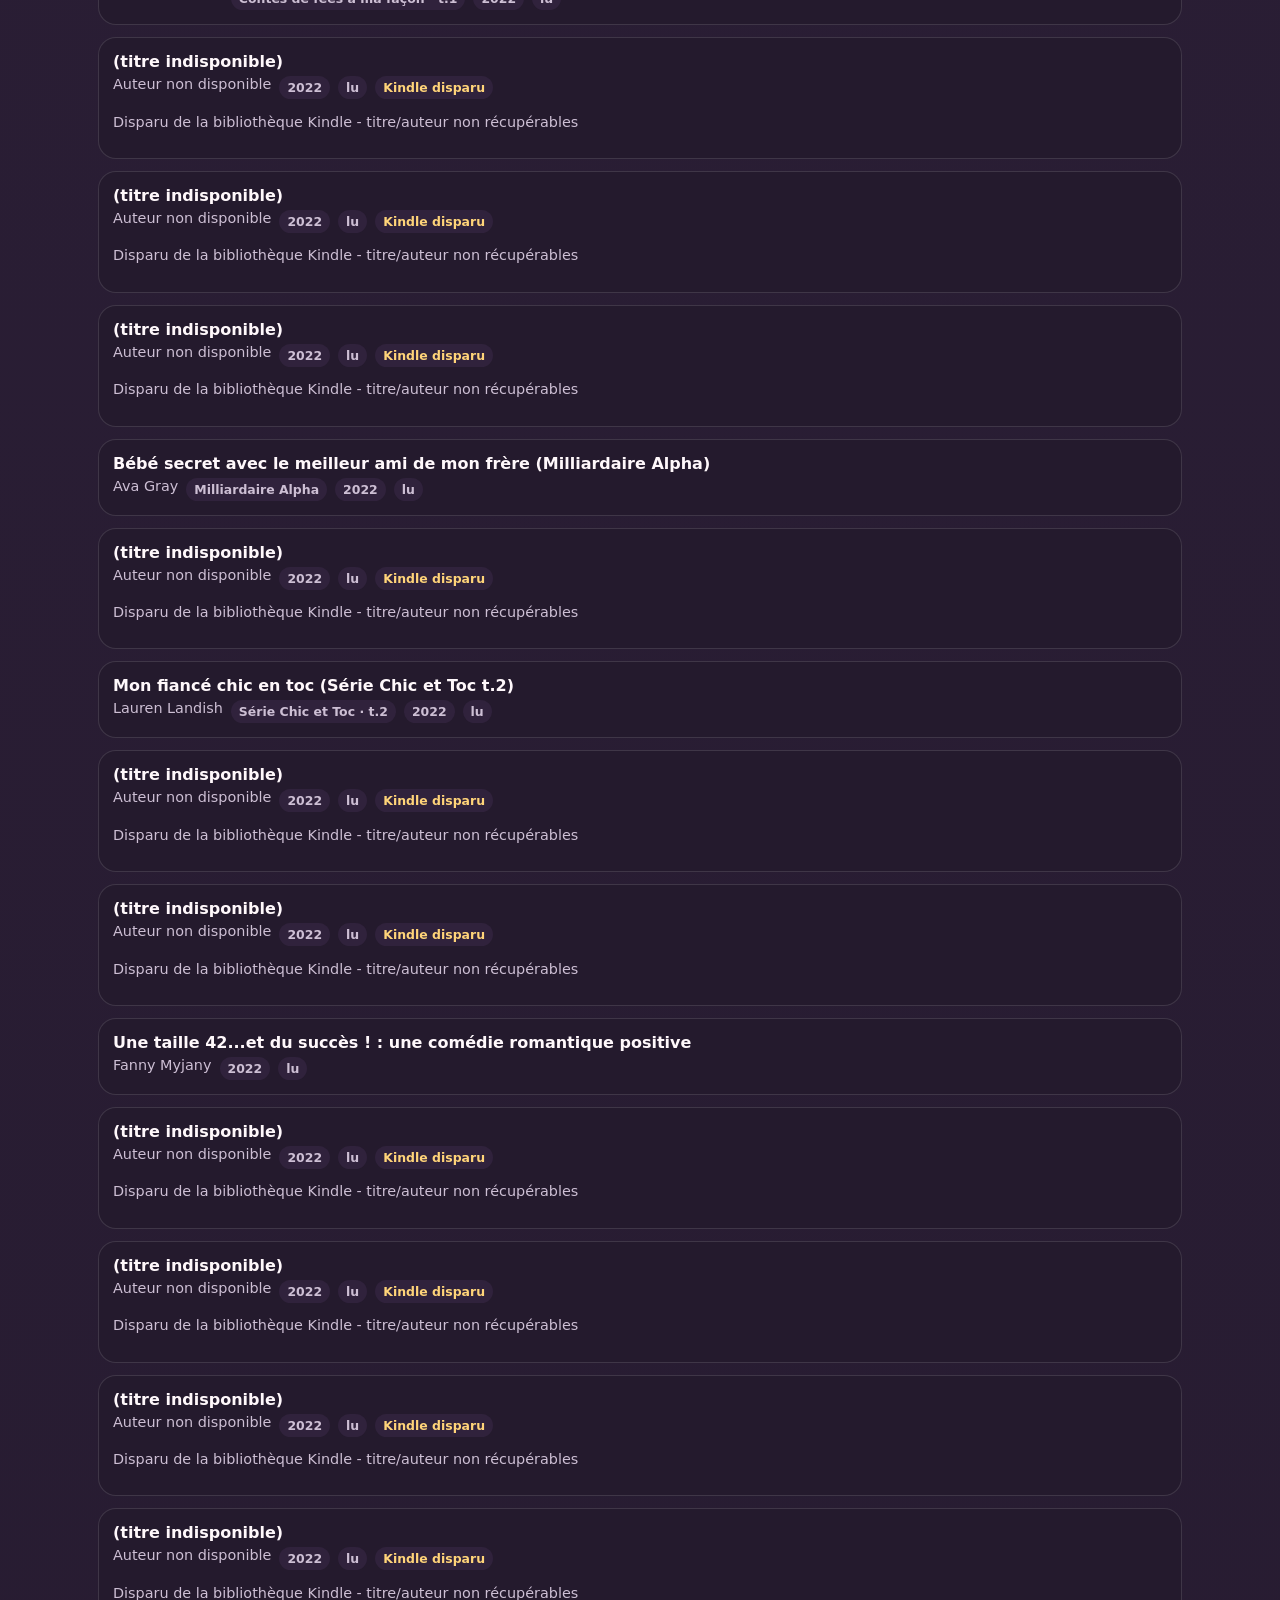
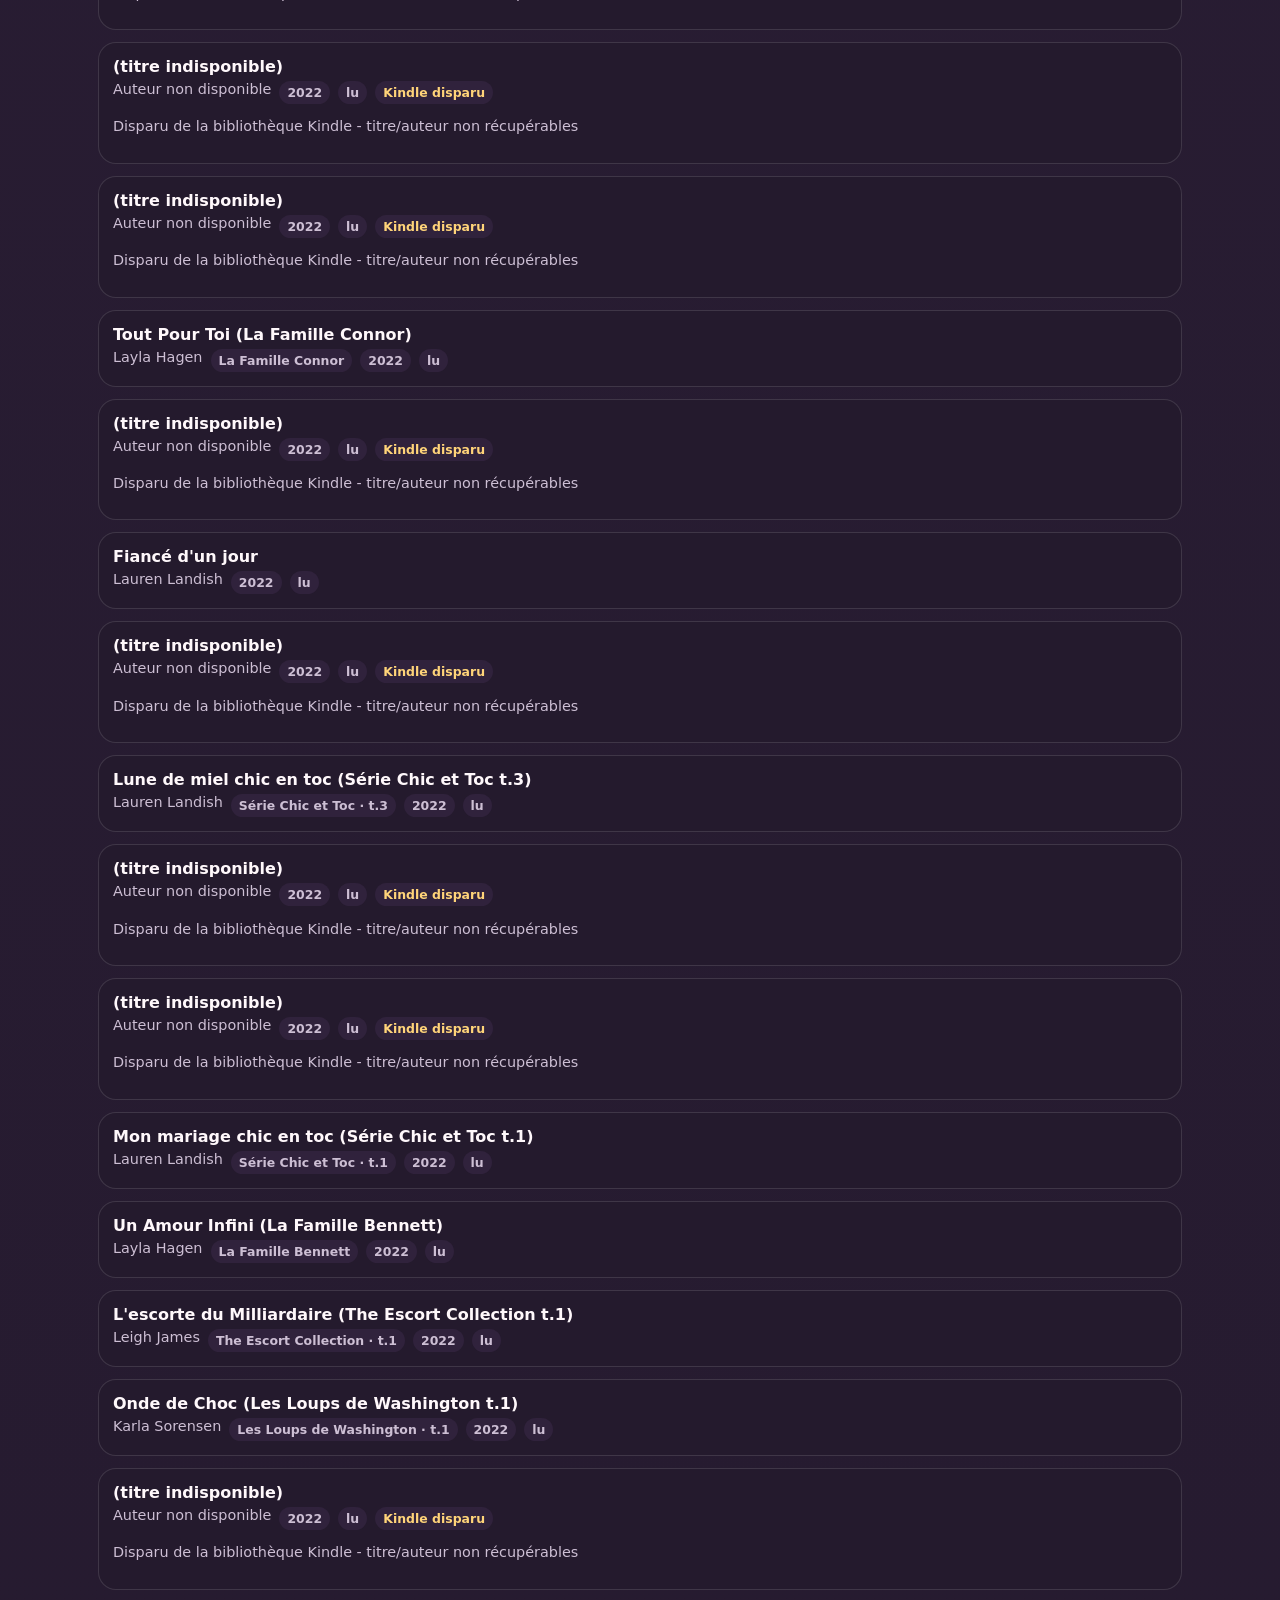
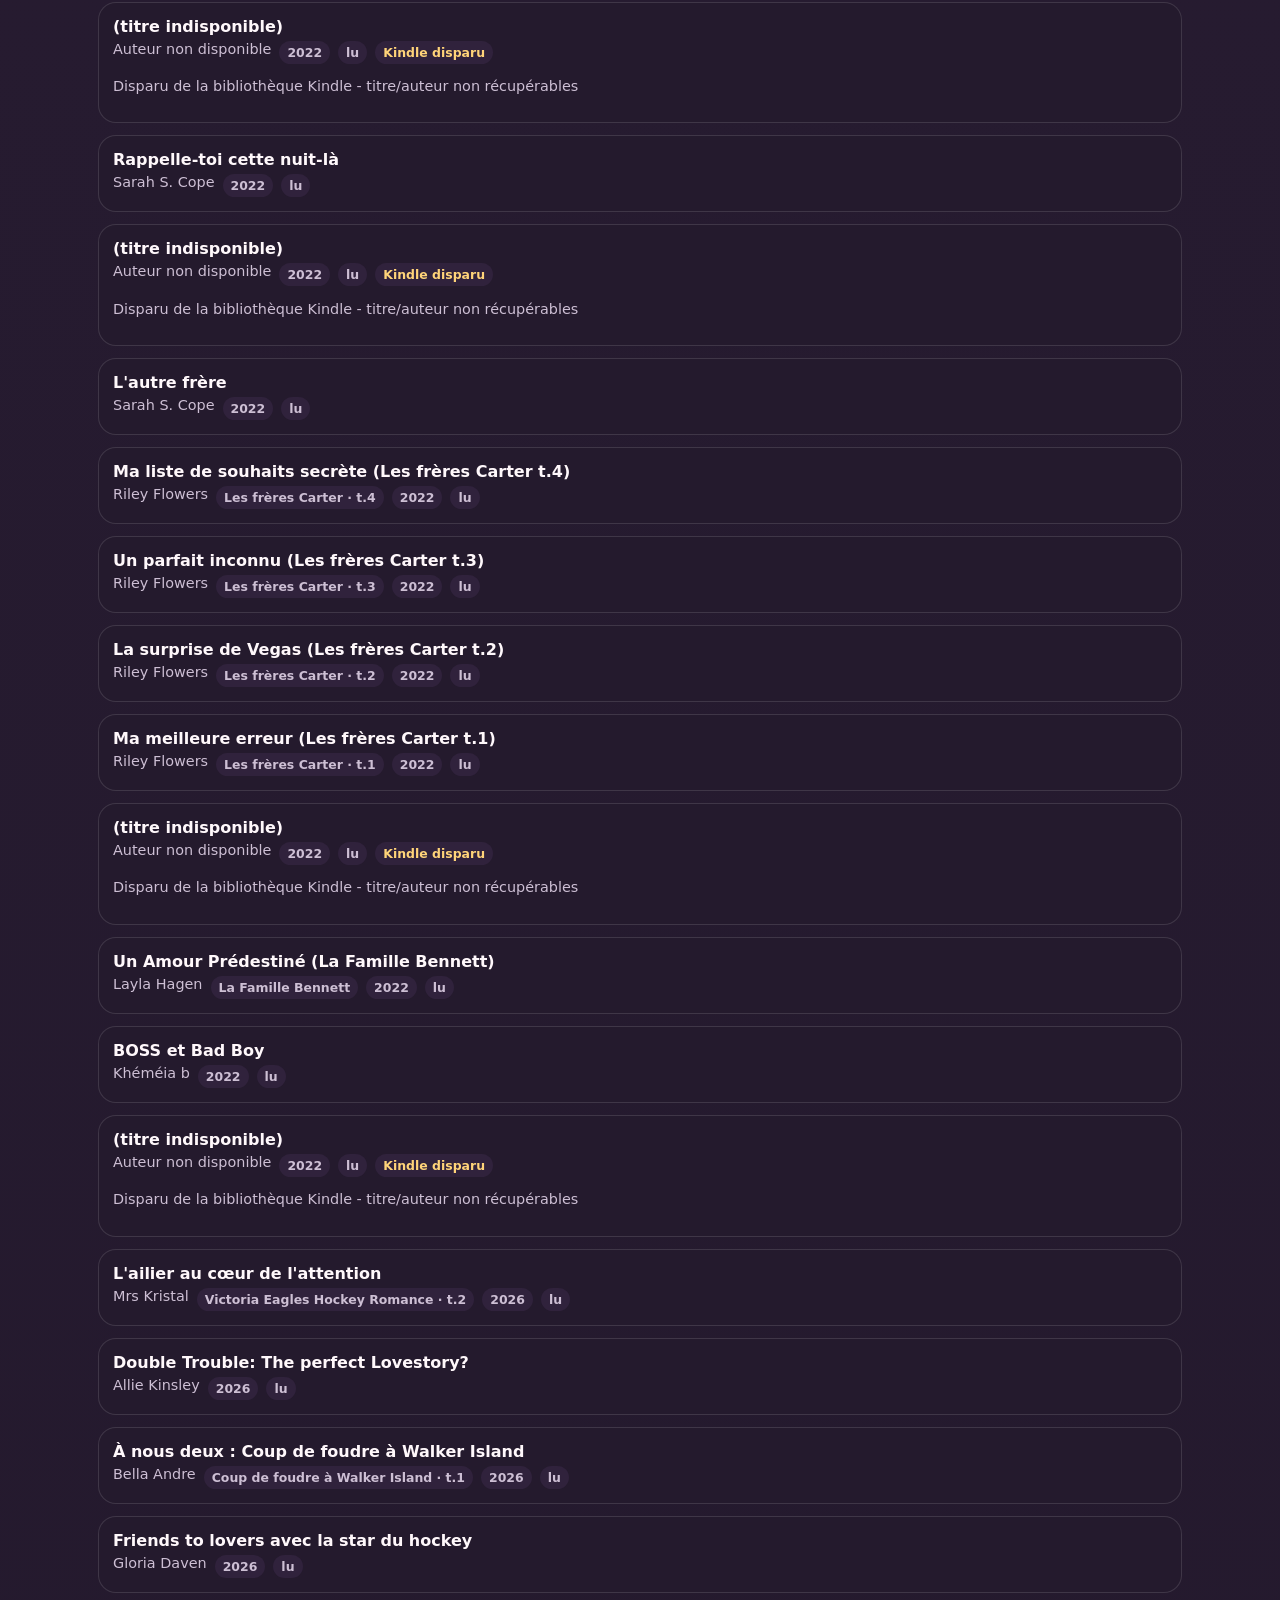
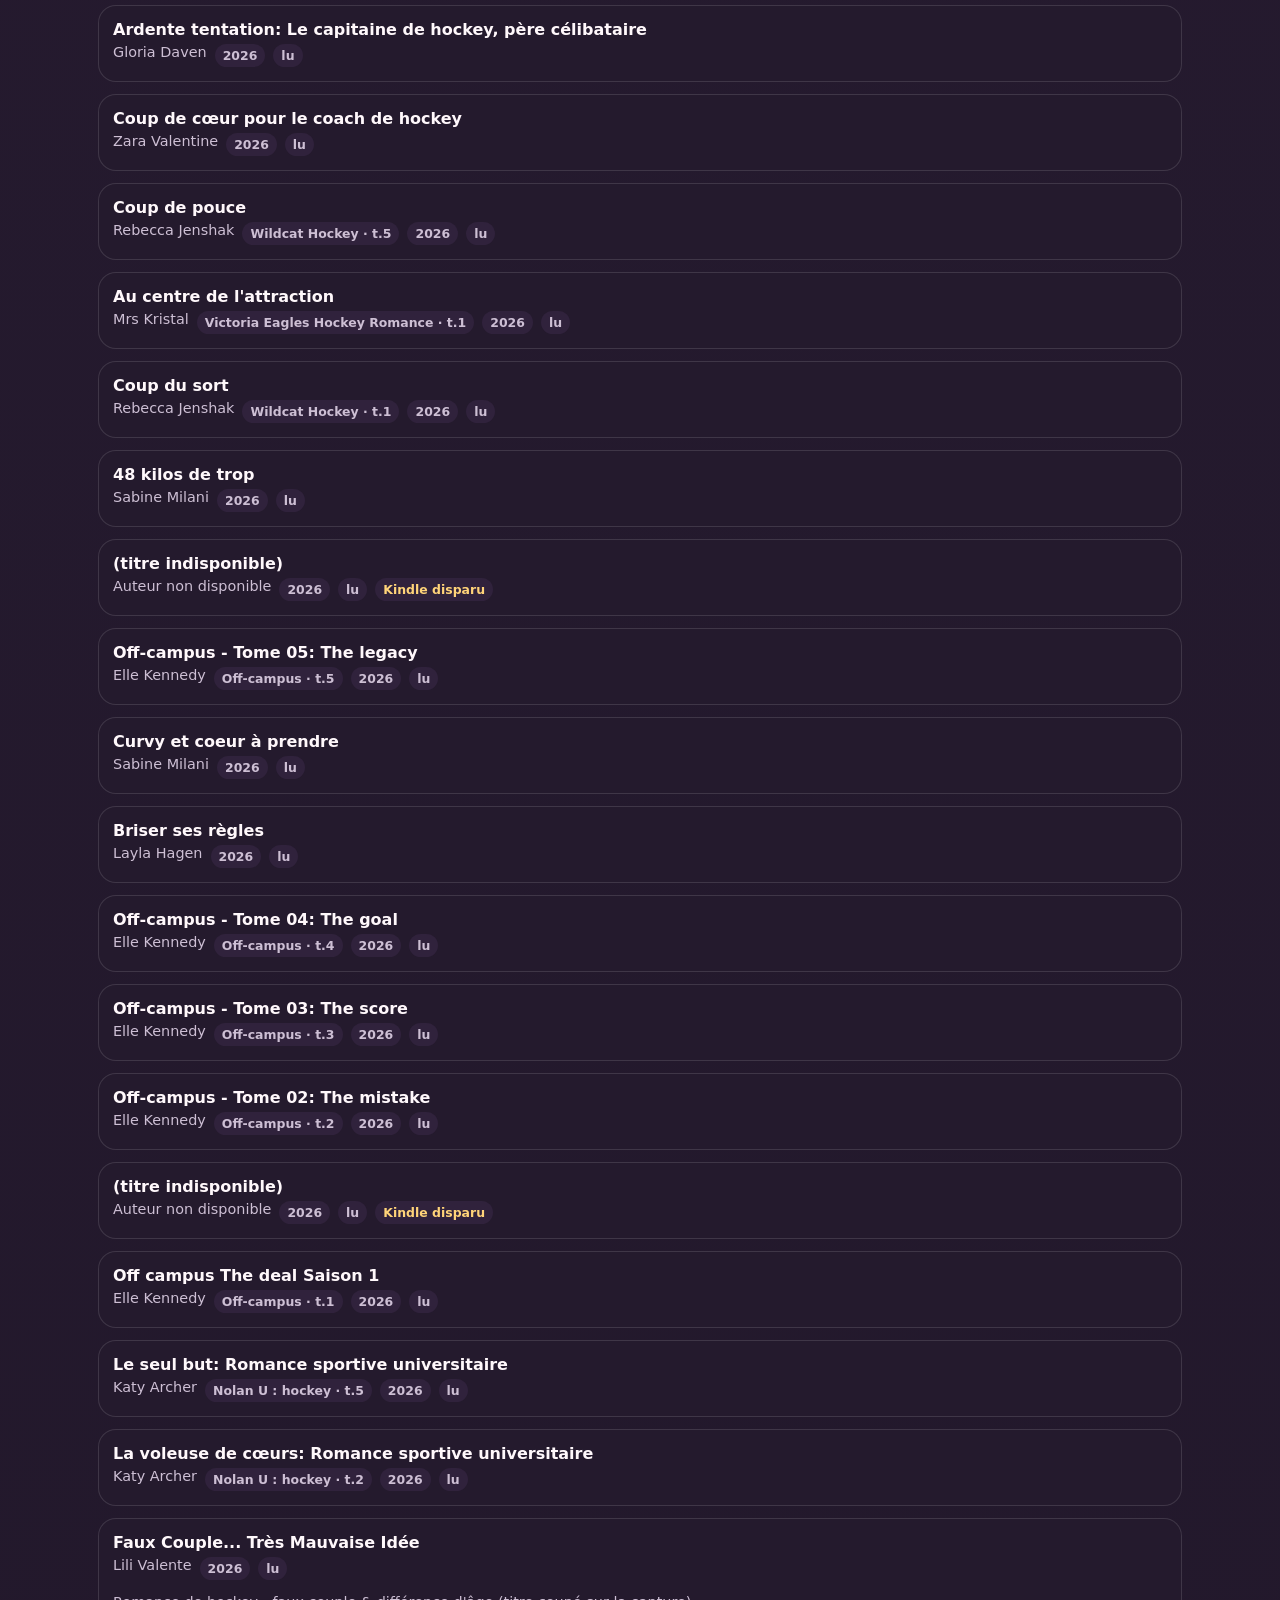
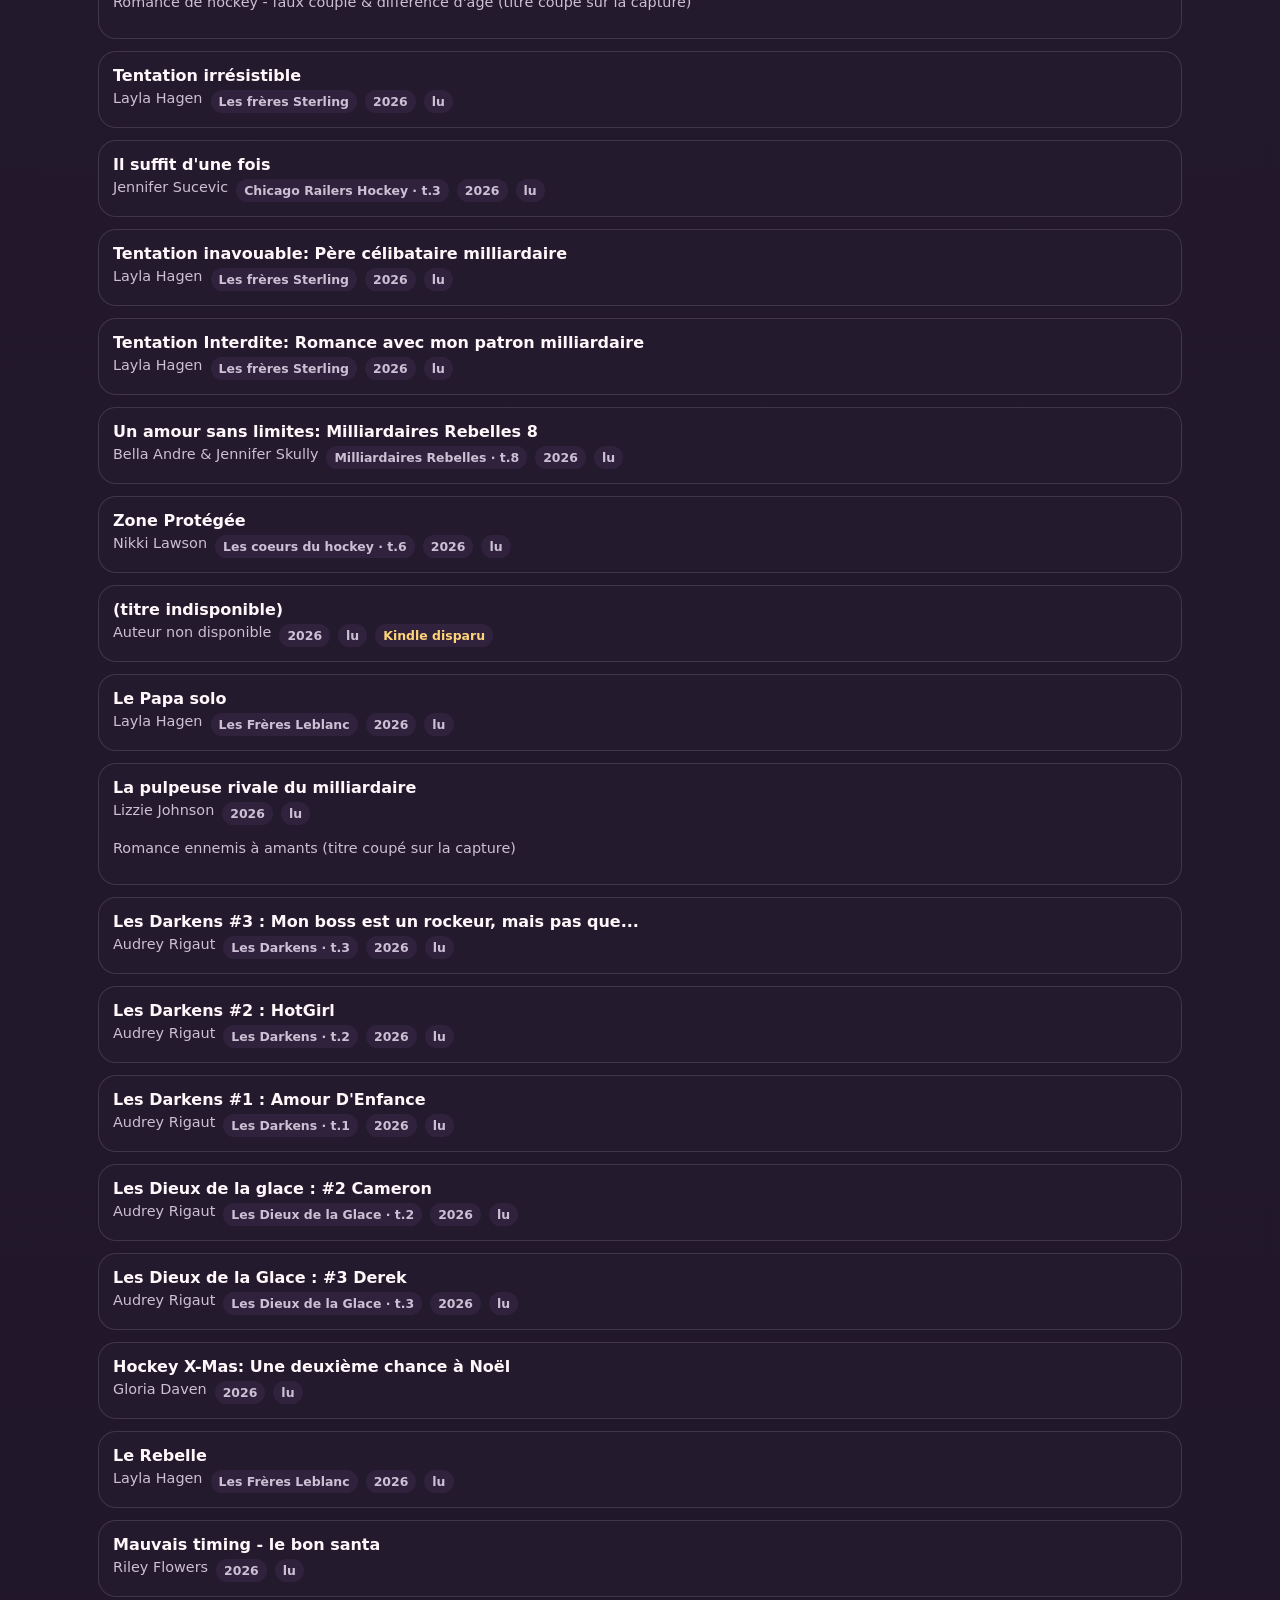
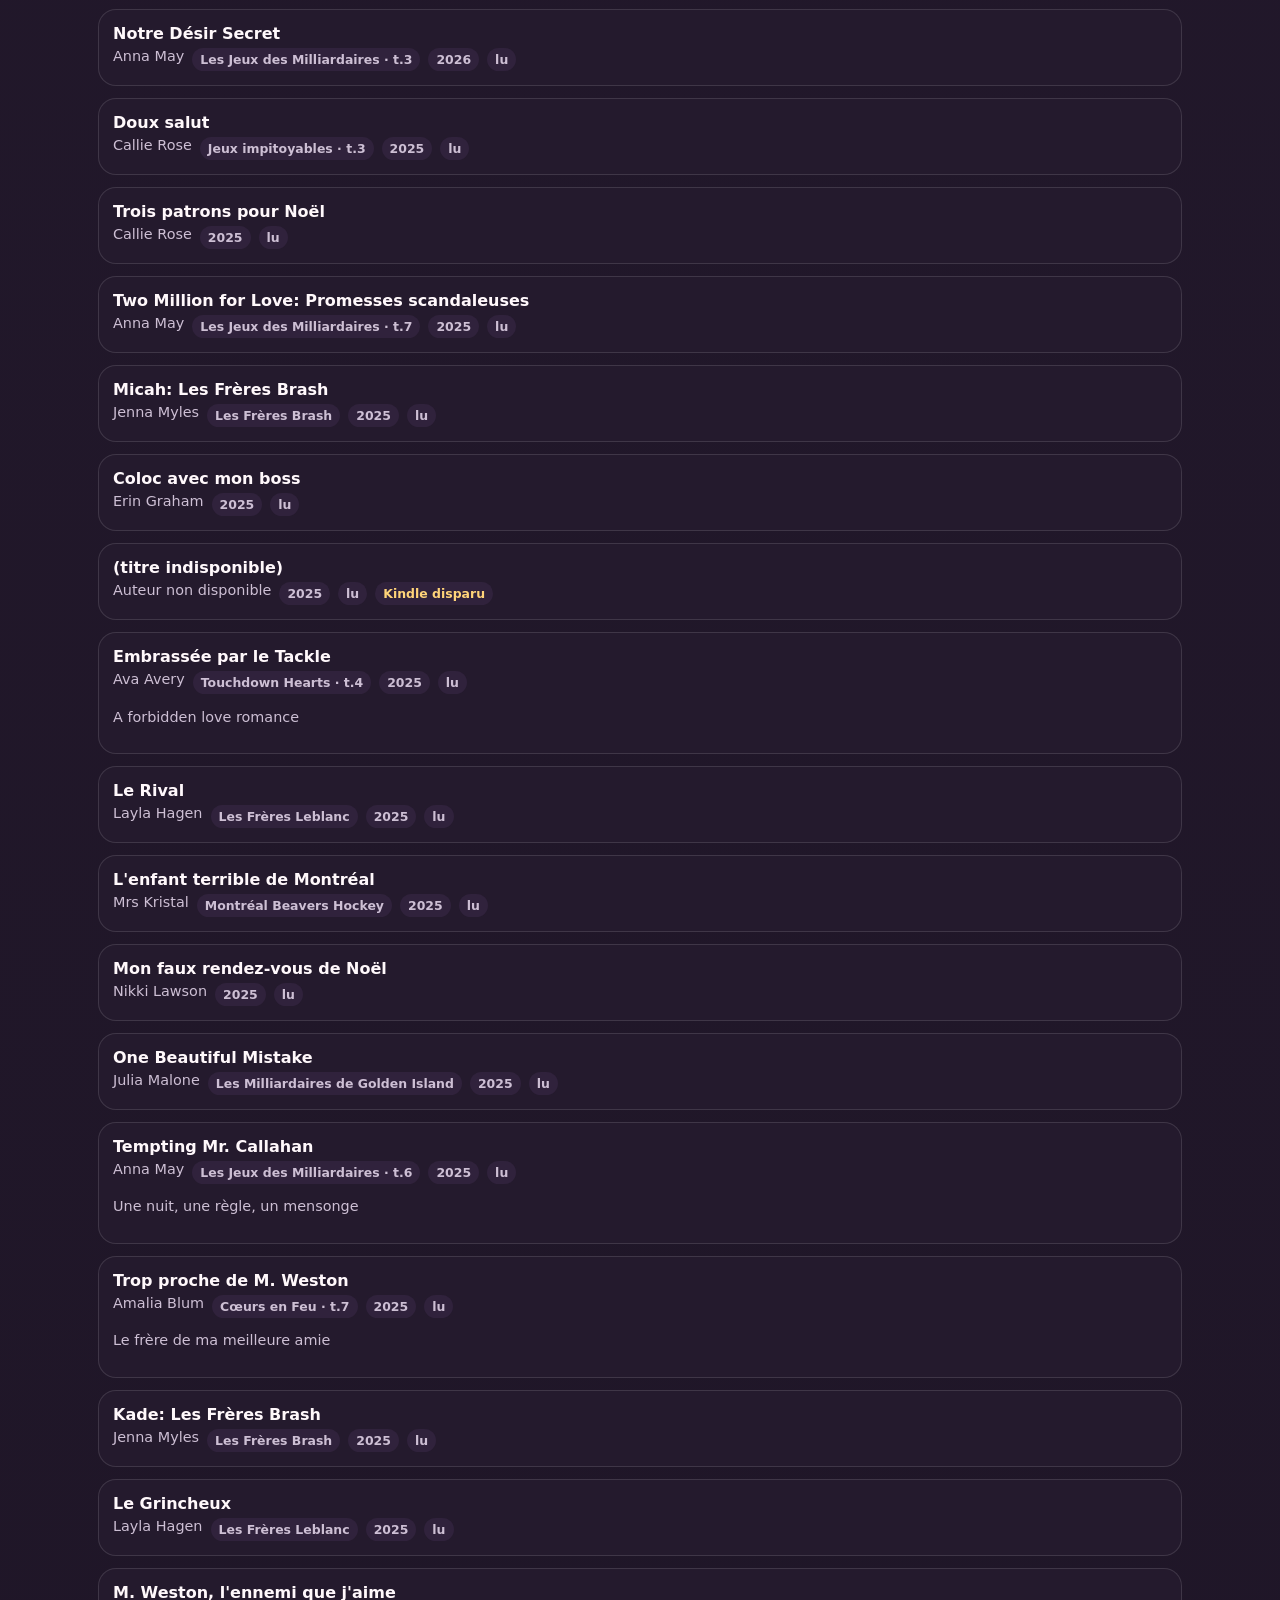
==== commit 95585c2b: "Add GitHub sync engine (phase 2, test branch only) New js/sync.js talks to the GitHub Contents API d" ====
--- a/index.html
+++ b/index.html
@@ -28,6 +28,7 @@
       </div>
       <div class="hero-actions">
         <button id="addBookBtn" class="primary-btn" type="button">+ Ajouter</button>
+        <button id="syncBtn" class="ghost-btn" type="button">Synchronisation</button>
         <button id="exportBtn" class="ghost-btn" type="button">Exporter</button>
         <label class="ghost-btn import-label">Importer<input id="importInput" type="file" accept="application/json" /></label>
       </div>
@@ -73,6 +74,27 @@
     </form>
   </dialog>
 
+  <dialog id="syncDialog" class="dialog">
+    <form id="syncForm" method="dialog">
+      <div class="dialog-head">
+        <h2>Synchronisation GitHub</h2>
+        <button class="icon-btn" value="cancel" type="submit">×</button>
+      </div>
+      <p id="syncStatusText" class="meta">Non connecté.</p>
+      <label>Token d'accès personnel (PAT)<input id="ghToken" type="password" autocomplete="off" placeholder="github_pat_…" /></label>
+      <label>Dépôt (owner/repo)<input id="ghRepo" type="text" placeholder="marinahodebert/bibliotheque-marina" /></label>
+      <label>Branche<input id="ghBranch" type="text" placeholder="refonte-v2" /></label>
+      <p class="meta sync-warn">Branche de test — laisse « refonte-v2 » tant que la synchronisation n'est pas validée. Ne mets « main » qu'à la mise en production.</p>
+      <div class="hero-actions">
+        <button id="ghSaveBtn" class="primary-btn" type="button">Enregistrer et tester</button>
+        <button id="ghDisconnectBtn" class="ghost-btn" type="button">Déconnecter</button>
+      </div>
+      <p id="ghPendingText" class="meta"></p>
+      <button id="ghSyncNowBtn" class="ghost-btn" type="button">Synchroniser maintenant</button>
+    </form>
+  </dialog>
+
+  <script src="js/sync.js"></script>
   <script src="js/app.js"></script>
 </body>
 </html>
--- a/css/style.css
+++ b/css/style.css
@@ -66,4 +66,7 @@
 .dialog-head { display: flex; justify-content: space-between; align-items: center; }
 .dialog label { display: grid; gap: 6px; color: var(--muted); font-weight: 700; }
 .empty { text-align: center; color: var(--muted); padding: 36px; }
+.sync-ok { color: #8fd19e; }
+.sync-err { color: #ff8a80; }
+.sync-warn { font-size: .8rem; margin-top: -4px; }
 @media (min-width: 720px) { .hero { grid-template-columns: 1fr auto; align-items: center; } .stats-grid { grid-template-columns: repeat(4, minmax(0, 1fr)); } }
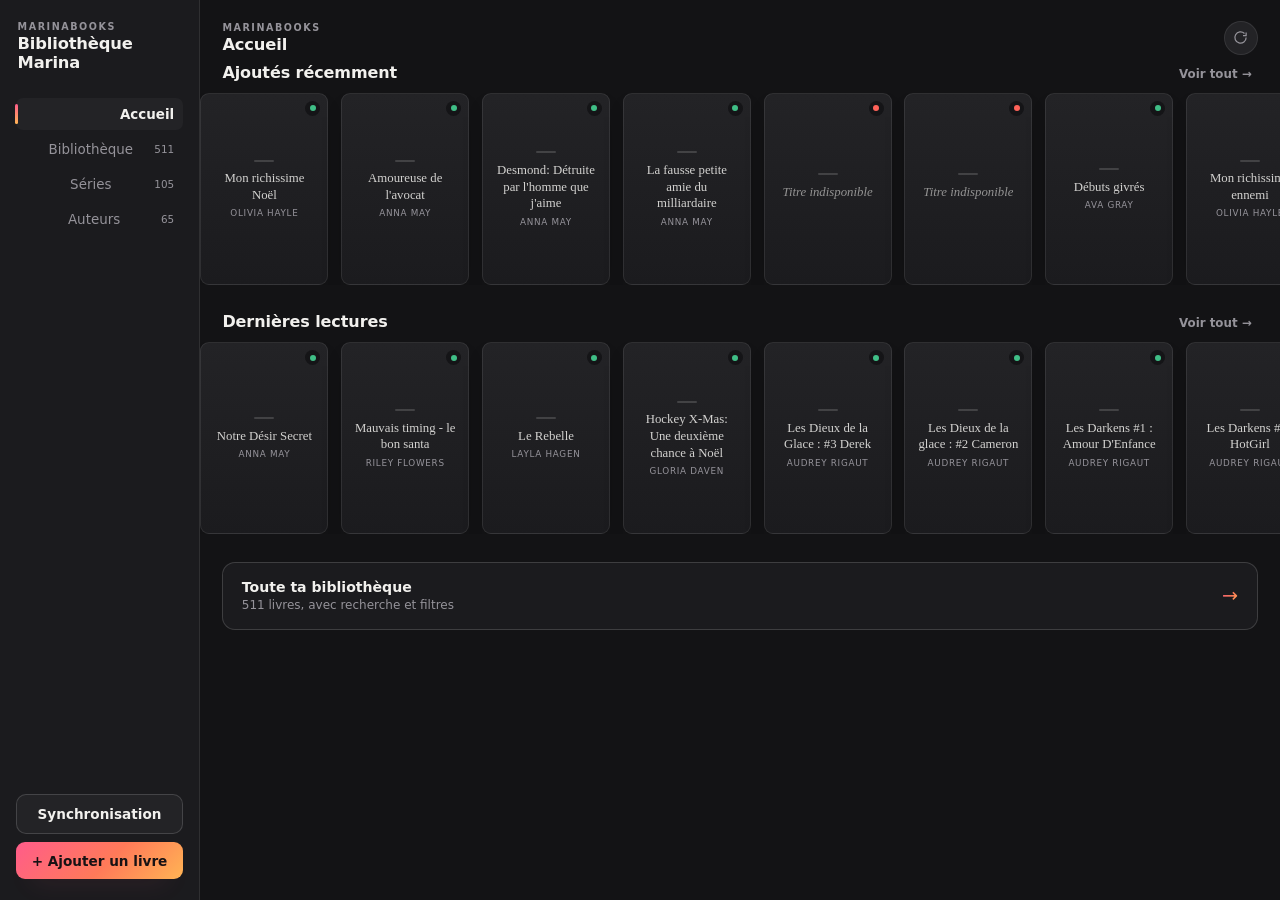
==== commit 9483a7e0: "Phase 3: visual redesign V4 (anthracite, cover-first, personal home) Faithful implementation of the " ====
--- a/index.html
+++ b/index.html
@@ -4,7 +4,7 @@
   <meta charset="utf-8" />
   <meta name="viewport" content="width=device-width, initial-scale=1, viewport-fit=cover" />
   <title>Bibliothèque Marina</title>
-  <meta name="theme-color" content="#18111f" />
+  <meta name="theme-color" content="#131315" />
   <meta name="description" content="Application personnelle de suivi de lectures Kindle et Books." />
   <link rel="manifest" href="manifest.json" />
   <link rel="icon" href="icons/icon.svg" type="image/svg+xml" />
@@ -12,50 +12,33 @@
   <link rel="stylesheet" href="css/style.css" />
 </head>
 <body>
-  <header class="app-header">
-    <div>
-      <p class="eyebrow">MarinaBooks</p>
-      <h1>Bibliothèque Marina</h1>
+  <div id="app">
+    <aside class="sidebar" id="sidebar">
+      <div class="brand"><small>MarinaBooks</small>Bibliothèque Marina</div>
+      <nav id="sidebarNav"></nav>
+      <div class="sidebar-bottom">
+        <button id="syncBtnDesktop" class="ghost-btn" type="button">Synchronisation</button>
+        <button id="addBookBtnDesktop" class="fab sidebar-fab" type="button">+ Ajouter un livre</button>
+      </div>
+    </aside>
+
+    <div class="main">
+      <div id="content"></div>
     </div>
-    <button id="themeToggle" class="icon-btn" type="button" aria-label="Changer le thème">☾</button>
-  </header>
 
-  <main class="container">
-    <section class="hero card">
-      <div>
-        <h2>Ton tableau de bord lecture</h2>
-        <p>Recherche, filtre, retrouve tes séries et repère les tomes manquants.</p>
-      </div>
-      <div class="hero-actions">
-        <button id="addBookBtn" class="primary-btn" type="button">+ Ajouter</button>
-        <button id="syncBtn" class="ghost-btn" type="button">Synchronisation</button>
-        <button id="exportBtn" class="ghost-btn" type="button">Exporter</button>
-        <label class="ghost-btn import-label">Importer<input id="importInput" type="file" accept="application/json" /></label>
-      </div>
-    </section>
+    <button id="addBookBtn" class="fab mobile-only" type="button" aria-label="Ajouter un livre">+</button>
 
-    <section id="stats" class="stats-grid"></section>
+    <nav class="tabbar" id="tabbar" aria-label="Navigation">
+      <button data-view="home" type="button"><i></i>Accueil</button>
+      <button data-view="library" type="button"><i></i>Bibliothèque</button>
+      <button data-view="series" type="button"><i></i>Séries</button>
+      <button data-view="authors" type="button"><i></i>Auteurs</button>
+    </nav>
+  </div>
 
-    <section class="card controls">
-      <input id="searchInput" type="search" placeholder="Rechercher un titre, auteur, série…" />
-      <div class="filters">
-        <select id="yearFilter"><option value="">Toutes les années</option></select>
-        <select id="authorFilter"><option value="">Tous les auteurs</option></select>
-        <select id="seriesFilter"><option value="">Toutes les séries</option></select>
-        <select id="statusFilter"><option value="">Tous les statuts</option><option value="lu">Lu</option><option value="à lire">À lire</option><option value="en cours">En cours</option><option value="abandonné">Abandonné</option></select>
-        <select id="missingFilter"><option value="">Tous</option><option value="visible">Visibles Kindle</option><option value="missing">Disparus Kindle</option></select>
-      </div>
-    </section>
-
-    <nav class="tabs" aria-label="Vues">
-      <button class="tab active" data-view="books" type="button">Livres</button>
-      <button class="tab" data-view="authors" type="button">Auteurs</button>
-      <button class="tab" data-view="series" type="button">Séries</button>
-      <button class="tab" data-view="missing" type="button">À vérifier</button>
-    </nav>
-
-    <section id="content" class="content"></section>
-  </main>
+  <div class="detail-overlay" id="detailOverlay">
+    <div class="detail-panel" id="detailPanel"></div>
+  </div>
 
   <dialog id="bookDialog" class="dialog">
     <form id="bookForm" method="dialog">
@@ -84,13 +67,18 @@
       <label>Token d'accès personnel (PAT)<input id="ghToken" type="password" autocomplete="off" placeholder="github_pat_…" /></label>
       <label>Dépôt (owner/repo)<input id="ghRepo" type="text" placeholder="marinahodebert/bibliotheque-marina" /></label>
       <label>Branche<input id="ghBranch" type="text" placeholder="refonte-v2" /></label>
-      <p class="meta sync-warn">Branche de test — laisse « refonte-v2 » tant que la synchronisation n'est pas validée. Ne mets « main » qu'à la mise en production.</p>
-      <div class="hero-actions">
+      <p class="meta sync-warn">Branche de test — laisse « refonte-v2 » tant que la synchronisation n'est pas validée en production. Ne mets « main » qu'à la mise en production.</p>
+      <div class="btn-row">
         <button id="ghSaveBtn" class="primary-btn" type="button">Enregistrer et tester</button>
         <button id="ghDisconnectBtn" class="ghost-btn" type="button">Déconnecter</button>
       </div>
       <p id="ghPendingText" class="meta"></p>
       <button id="ghSyncNowBtn" class="ghost-btn" type="button">Synchroniser maintenant</button>
+      <hr style="border:none; border-top:1px solid var(--hair); margin:.3rem 0;" />
+      <div class="btn-row">
+        <button id="exportBtn" class="ghost-btn" type="button">Exporter (JSON)</button>
+        <label class="ghost-btn import-label">Importer<input id="importInput" type="file" accept="application/json" /></label>
+      </div>
     </form>
   </dialog>
 
--- a/css/style.css
+++ b/css/style.css
@@ -1,72 +1,319 @@
 :root {
-  --bg: #18111f;
-  --panel: #241a2d;
-  --panel-2: #30223c;
-  --text: #fff8fb;
-  --muted: #cdbfd4;
-  --accent: #e9a6b7;
-  --accent-2: #b987f4;
-  --border: rgba(255,255,255,.12);
-  --shadow: 0 18px 50px rgba(0,0,0,.35);
-}
-:root.light {
-  --bg: #fff8fb;
-  --panel: #ffffff;
-  --panel-2: #f6eaf0;
-  --text: #211826;
-  --muted: #6d5d73;
-  --accent: #b94e74;
-  --accent-2: #7c55bc;
-  --border: rgba(33,24,38,.13);
-  --shadow: 0 14px 35px rgba(60,38,70,.12);
-}
+  --bg: #131315;
+  --surface: #1b1b1e;
+  --surface-2: #232326;
+  --ink: #f2f1ee;
+  --ink-dim: #95939a;
+  --hair: rgba(242, 241, 238, .09);
+  --hair-strong: rgba(242, 241, 238, .16);
+  --a1: #ff5c8a;
+  --a2: #ff7a59;
+  --a3: #ffb454;
+  --status-lu: #3fbe86;
+  --status-alire: #5c8cff;
+  --status-encours: #ff9457;
+  --status-verifier: #ff6259;
+  --status-abandonne: #7c7686;
+  --font-ui: -apple-system, BlinkMacSystemFont, "SF Pro Text", system-ui, sans-serif;
+  --font-serif: ui-serif, "New York", Georgia, "Iowan Old Style", serif;
+  --shadow-soft: 0 10px 22px -14px rgba(0, 0, 0, .7);
+  --shadow-accent: 0 14px 26px -16px rgba(255, 92, 138, .3);
+  --sidebar-w: 200px;
+  --tabbar-h: 64px;
+}
+
 * { box-sizing: border-box; }
-body { margin: 0; font-family: Inter, ui-sans-serif, system-ui, -apple-system, BlinkMacSystemFont, "Segoe UI", sans-serif; background: radial-gradient(circle at top, var(--panel-2), var(--bg) 48%); color: var(--text); min-height: 100vh; }
-.app-header { position: sticky; top: 0; z-index: 5; display: flex; align-items: center; justify-content: space-between; padding: max(18px, env(safe-area-inset-top)) 18px 14px; backdrop-filter: blur(16px); background: rgba(24,17,31,.72); border-bottom: 1px solid var(--border); }
-:root.light .app-header { background: rgba(255,248,251,.72); }
-h1 { margin: 0; font-size: clamp(1.55rem, 7vw, 2.35rem); letter-spacing: -.04em; }
-h2 { margin: 0 0 6px; }
-.eyebrow { margin: 0 0 4px; color: var(--accent); font-weight: 800; text-transform: uppercase; font-size: .75rem; letter-spacing: .12em; }
-.container { width: min(1120px, 100%); margin: 0 auto; padding: 18px; }
-.card { background: linear-gradient(180deg, rgba(255,255,255,.06), rgba(255,255,255,.02)); border: 1px solid var(--border); border-radius: 24px; box-shadow: var(--shadow); }
-.hero { padding: 20px; display: grid; gap: 18px; }
-.hero p { margin: 0; color: var(--muted); }
-.hero-actions, .filters { display: flex; gap: 10px; flex-wrap: wrap; }
-button, input, select, textarea, .ghost-btn { font: inherit; }
-.primary-btn, .ghost-btn, .icon-btn { border: 0; border-radius: 999px; cursor: pointer; }
-.primary-btn { background: linear-gradient(135deg, var(--accent), var(--accent-2)); color: white; padding: 12px 18px; font-weight: 800; }
-.ghost-btn { display: inline-flex; align-items: center; justify-content: center; background: var(--panel); color: var(--text); border: 1px solid var(--border); padding: 12px 16px; font-weight: 700; }
-.icon-btn { width: 44px; height: 44px; background: var(--panel); color: var(--text); border: 1px solid var(--border); font-size: 1.2rem; }
+html, body { margin: 0; padding: 0; }
+body {
+  background: var(--bg);
+  color: var(--ink);
+  font-family: var(--font-ui);
+  -webkit-font-smoothing: antialiased;
+  min-height: 100vh;
+}
+button, input, select, textarea { font: inherit; color: inherit; }
+a { color: inherit; }
+
+.accent-text {
+  background: linear-gradient(120deg, var(--a1), var(--a2) 55%, var(--a3));
+  -webkit-background-clip: text; background-clip: text; color: transparent;
+}
+
+/* ============ app shell ============ */
+#app { display: flex; min-height: 100vh; }
+.main { flex: 1; min-width: 0; display: flex; flex-direction: column; }
+#content { flex: 1; padding: 0 0 calc(var(--tabbar-h) + 5rem); }
+@media (min-width: 900px) {
+  #content { padding-bottom: 2.5rem; }
+}
+
+/* ============ sidebar (desktop / iPad landscape) ============ */
+.sidebar { display: none; }
+@media (min-width: 900px) {
+  .sidebar {
+    display: flex; flex-direction: column;
+    width: var(--sidebar-w); flex: none;
+    background: var(--surface); border-right: 1px solid var(--hair);
+    padding: 1.3rem 1rem; position: sticky; top: 0; height: 100vh;
+  }
+  .sidebar .brand { margin-bottom: 1.6rem; padding-left: .1rem; }
+  .sidebar nav { display: flex; flex-direction: column; gap: .15rem; flex: 1; }
+  .sidebar nav button {
+    position: relative; background: none; border: none; text-align: left; cursor: pointer;
+    padding: .55rem .55rem .55rem .7rem; border-radius: 7px; color: var(--ink-dim);
+    font-size: .84rem; display: flex; justify-content: space-between; align-items: center; width: 100%;
+  }
+  .sidebar nav button.active { color: var(--ink); font-weight: 650; background: var(--surface-2); }
+  .sidebar nav button.active::before {
+    content: ""; position: absolute; left: -1px; top: 6px; bottom: 6px; width: 3px; border-radius: 3px;
+    background: linear-gradient(180deg, var(--a1), var(--a3));
+  }
+  .sidebar nav button .n { font-size: .65rem; font-variant-numeric: tabular-nums; color: var(--ink-dim); }
+  .sidebar nav button.active .n {
+    background: linear-gradient(120deg, var(--a1), var(--a3));
+    -webkit-background-clip: text; background-clip: text; color: transparent;
+  }
+  .sidebar-bottom { display: flex; flex-direction: column; gap: .5rem; margin-top: 1rem; }
+}
+
+.brand { font-weight: 750; font-size: 1.02rem; letter-spacing: -.01em; }
+.brand small {
+  display: block; font-weight: 600; font-size: .6rem; text-transform: uppercase;
+  letter-spacing: .16em; color: var(--ink-dim); margin-bottom: .15rem;
+}
+
+/* ============ header (per screen) ============ */
+.app-header { padding: 1.1rem 1.15rem .5rem; display: flex; align-items: center; justify-content: space-between; gap: .75rem; }
+@media (min-width: 900px) { .app-header { padding: 1.3rem 1.4rem .5rem; } }
+.icon-btn {
+  width: 34px; height: 34px; border-radius: 50%; background: var(--surface-2); border: 1px solid var(--hair);
+  display: flex; align-items: center; justify-content: center; color: var(--ink-dim); flex: none; cursor: pointer;
+}
+.icon-btn:hover { color: var(--ink); }
+
+/* ============ sections / rows ============ */
+.section { margin: 0 0 1.7rem; }
+.section-head { display: flex; align-items: baseline; justify-content: space-between; padding: 0 1.15rem; margin-bottom: .7rem; }
+@media (min-width: 900px) { .section-head { padding: 0 1.4rem; } }
+.section-head h2 { font-size: 1rem; font-weight: 700; margin: 0; letter-spacing: -.005em; }
+.section-head button.link {
+  font-size: .74rem; font-weight: 600; color: var(--ink-dim); background: none; border: none; cursor: pointer;
+  display: flex; align-items: center; gap: .2rem;
+}
+
+.hrow { display: flex; gap: .8rem; padding: 0 1.15rem; overflow-x: auto; scroll-snap-type: x proximity; -webkit-overflow-scrolling: touch; }
+@media (min-width: 900px) { .hrow { padding: 0 1.4rem; } }
+.hrow::-webkit-scrollbar { display: none; }
+.hrow .cover { width: 108px; scroll-snap-align: start; }
+@media (min-width: 900px) { .hrow .cover { width: 128px; } }
+
+/* ============ hero (reprendre la lecture) ============ */
+.hero-row { display: flex; gap: 1rem; padding: 0 1.15rem; align-items: flex-start; }
+@media (min-width: 900px) { .hero-row { padding: 0 1.4rem; } }
+.hero-row .cover { width: 116px; }
+@media (min-width: 900px) { .hero-row .cover { width: 132px; } }
+.hero-info { flex: 1; padding-top: .15rem; min-width: 0; }
+.hero-info .tag { font-size: .62rem; font-weight: 700; text-transform: uppercase; letter-spacing: .09em; margin-bottom: .45rem; display: inline-block; }
+.hero-info h3 { margin: 0 0 .3rem; font-size: 1.05rem; font-weight: 750; line-height: 1.25; text-wrap: balance; }
+.hero-info .meta { font-size: .8rem; color: var(--ink-dim); margin: 0 0 .9rem; }
+.continue-btn {
+  border: 1px solid var(--hair-strong); background: var(--surface-2); color: var(--ink); font-size: .78rem; font-weight: 600;
+  padding: .5rem .85rem; border-radius: 8px; display: inline-flex; align-items: center; gap: .45rem; cursor: pointer;
+}
+.continue-btn i { width: 6px; height: 6px; border-radius: 50%; background: linear-gradient(120deg, var(--a1), var(--a3)); flex: none; }
+
+/* ============ cta card ============ */
+.cta-card {
+  margin: .3rem 1.15rem 1.6rem; padding: 1.05rem 1.15rem; border-radius: 13px; border: 1px solid var(--hair-strong);
+  background: var(--surface); display: flex; align-items: center; justify-content: space-between; gap: .8rem;
+  cursor: pointer; text-align: left; width: calc(100% - 2.3rem); font: inherit; color: inherit;
+}
+@media (min-width: 900px) { .cta-card { margin-left: 1.4rem; margin-right: 1.4rem; width: calc(100% - 2.8rem); } }
+.cta-card .t { font-size: .88rem; font-weight: 700; margin: 0 0 .15rem; }
+.cta-card .s { font-size: .75rem; color: var(--ink-dim); margin: 0; }
+.cta-card .arrow { font-size: 1.2rem; flex: none; }
+
+/* ============ covers ============ */
+.cover {
+  position: relative; aspect-ratio: 2 / 3; border-radius: 9px; overflow: hidden; flex: none;
+  border: 1px solid var(--hair); box-shadow: var(--shadow-soft); cursor: pointer; background: var(--surface-2);
+}
+.cover:focus-visible { outline: 2px solid var(--a1); outline-offset: 2px; }
+.cover img { width: 100%; height: 100%; object-fit: cover; display: block; }
+
+.cover.placeholder {
+  display: flex; flex-direction: column; align-items: center; justify-content: center; text-align: center; padding: .9rem .7rem;
+  background: linear-gradient(180deg, var(--surface-2), var(--surface));
+}
+.cover.placeholder .ph-rule { width: 20px; height: 2px; background: var(--hair-strong); margin-bottom: .55rem; border-radius: 2px; flex: none; }
+.cover.placeholder .ph-title {
+  font-family: var(--font-serif); font-size: .8rem; color: var(--ink); opacity: .85; line-height: 1.3; margin: 0 0 .3rem;
+  display: -webkit-box; -webkit-line-clamp: 3; -webkit-box-orient: vertical; overflow: hidden;
+}
+.cover.placeholder .ph-author { font-size: .55rem; letter-spacing: .08em; text-transform: uppercase; color: var(--ink-dim); }
+.cover.placeholder.unknown .ph-title { font-style: italic; opacity: .55; -webkit-line-clamp: 2; }
+
+.status-dot {
+  position: absolute; top: 7px; right: 7px; z-index: 2; width: 15px; height: 15px; border-radius: 50%;
+  background: rgba(10, 10, 11, .55); display: flex; align-items: center; justify-content: center;
+}
+.status-dot i { width: 6px; height: 6px; border-radius: 50%; }
+.status-dot.lu i { background: var(--status-lu); }
+.status-dot.a-lire i { background: var(--status-alire); }
+.status-dot.en-cours i { background: var(--status-encours); }
+.status-dot.abandonne i { background: var(--status-abandonne); }
+.status-dot.verifier i { background: var(--status-verifier); }
+
+/* ============ grid (bibliothèque / séries / auteurs) ============ */
+.grid { display: grid; grid-template-columns: repeat(3, 1fr); gap: .85rem .7rem; padding: 0 1.15rem; }
+@media (min-width: 560px) and (max-width: 899px) { .grid { grid-template-columns: repeat(4, 1fr); } }
+@media (min-width: 900px) { .grid { grid-template-columns: repeat(4, 1fr); gap: 1.15rem 1rem; padding: 0 1.4rem; } }
+@media (min-width: 1180px) { .grid { grid-template-columns: repeat(5, 1fr); } }
+.grid-item .cover { width: 100%; }
+.grid-cap { margin-top: .4rem; }
+.grid-cap .t { font-size: .76rem; font-weight: 650; line-height: 1.25; margin: 0 0 .1rem; display: -webkit-box; -webkit-line-clamp: 2; -webkit-box-orient: vertical; overflow: hidden; }
+.grid-cap .a { font-size: .66rem; color: var(--ink-dim); margin: 0; }
+
+.empty-state { margin: 1rem 1.15rem; padding: 2.2rem 1rem; text-align: center; color: var(--ink-dim); border: 1px dashed var(--hair-strong); border-radius: 14px; font-size: .88rem; }
+@media (min-width: 900px) { .empty-state { margin-left: 1.4rem; margin-right: 1.4rem; } }
+
+/* ============ library header / search / filters ============ */
+.library-header { padding: 1.1rem 1.15rem .7rem; }
+@media (min-width: 900px) { .library-header { padding: 1.3rem 1.4rem .7rem; } }
+.library-header h1 { margin: 0 0 .2rem; font-size: 1.3rem; font-weight: 800; }
+.library-header .count { margin: 0; font-size: .82rem; color: var(--ink-dim); }
+
+.searchbar {
+  padding: .6rem .85rem; border-radius: 10px; background: var(--surface); border: 1px solid var(--hair);
+  display: flex; align-items: center; gap: .55rem; color: var(--ink-dim); font-size: .86rem;
+}
+.searchbar svg { opacity: .55; flex: none; }
+.searchbar input { flex: 1; background: none; border: none; outline: none; color: var(--ink); font-size: .86rem; min-width: 0; }
+.searchbar input::placeholder { color: var(--ink-dim); }
+.library-search { margin: 0 1.15rem .8rem; max-width: 480px; }
+@media (min-width: 900px) { .library-search { margin-left: 1.4rem; margin-right: 1.4rem; } }
+
+.chiprow { display: flex; gap: .5rem; padding: 0 1.15rem 1rem; overflow-x: auto; }
+@media (min-width: 900px) { .chiprow { padding-left: 1.4rem; padding-right: 1.4rem; } }
+.chiprow::-webkit-scrollbar { display: none; }
+.chip {
+  flex: none; font-size: .76rem; font-weight: 600; padding: .44rem .82rem; border-radius: 999px;
+  border: 1px solid var(--hair-strong); background: none; color: var(--ink-dim); cursor: pointer;
+  display: flex; align-items: center; gap: .4rem; white-space: nowrap;
+}
+.chip.active { background: var(--surface-2); color: var(--ink); border-color: transparent; }
+.chip .badge { font-size: .63rem; font-weight: 700; background: rgba(255, 255, 255, .08); padding: .05rem .4rem; border-radius: 999px; }
+.chip.warn .badge { background: color-mix(in srgb, var(--status-verifier) 32%, transparent); color: var(--status-verifier); }
+select.chip { -webkit-appearance: none; appearance: none; }
+
+/* ============ groups (séries / auteurs) ============ */
+.group-progress { padding: 0 1.15rem; margin: -.35rem 0 .7rem; font-size: .74rem; color: var(--ink-dim); }
+@media (min-width: 900px) { .group-progress { padding: 0 1.4rem; } }
+
+/* ============ fab ============ */
+.fab {
+  position: fixed; right: 1.1rem; bottom: calc(var(--tabbar-h) + .9rem); width: 54px; height: 54px; border-radius: 50%;
+  background: linear-gradient(135deg, var(--a1), var(--a2) 55%, var(--a3)); color: #171214; border: none; cursor: pointer;
+  display: flex; align-items: center; justify-content: center; font-size: 1.5rem; font-weight: 600;
+  box-shadow: var(--shadow-accent); z-index: 20;
+}
+@media (min-width: 900px) { .fab.mobile-only { display: none; } }
+.fab.sidebar-fab {
+  position: static; width: 100%; height: auto; border-radius: 9px; padding: .65rem .9rem; font-size: .85rem;
+  font-weight: 700; gap: .4rem; display: flex; align-items: center; justify-content: center;
+}
+
+/* ============ tabbar (mobile) ============ */
+.tabbar {
+  position: fixed; left: 0; right: 0; bottom: 0; display: flex; z-index: 15;
+  padding: .5rem .4rem calc(.5rem + env(safe-area-inset-bottom, 0px));
+  background: rgba(19, 19, 21, .88); backdrop-filter: blur(14px); border-top: 1px solid var(--hair);
+}
+@media (min-width: 900px) { .tabbar { display: none; } }
+.tabbar button {
+  flex: 1; background: none; border: none; cursor: pointer; display: flex; flex-direction: column; align-items: center;
+  gap: .28rem; color: var(--ink-dim); font-size: .62rem; font-family: var(--font-ui);
+}
+.tabbar button i { width: 18px; height: 18px; border-radius: 6px; background: currentColor; opacity: .22; }
+.tabbar button.active { color: var(--ink); }
+.tabbar button.active i { background: linear-gradient(135deg, var(--a1), var(--a3)); opacity: 1; }
+
+/* ============ ghost / primary buttons (dialogs) ============ */
+.ghost-btn, .primary-btn {
+  border: 0; border-radius: 10px; cursor: pointer; font-weight: 700; padding: .7rem 1rem; font-size: .85rem;
+}
+.primary-btn { background: linear-gradient(135deg, var(--a1), var(--a2) 55%, var(--a3)); color: #171214; }
+.ghost-btn { background: var(--surface-2); color: var(--ink); border: 1px solid var(--hair-strong); }
+.ghost-btn.danger { color: var(--status-verifier); background: none; border-color: transparent; }
+.btn-row { display: flex; gap: .7rem; flex-wrap: wrap; }
+
+/* ============ dialogs (add / sync) ============ */
+.dialog { width: min(480px, calc(100% - 24px)); border: 1px solid var(--hair-strong); border-radius: 18px; padding: 0; background: var(--surface); color: var(--ink); box-shadow: 0 30px 60px -20px rgba(0,0,0,.6); }
+.dialog::backdrop { background: rgba(6, 6, 7, .62); backdrop-filter: blur(6px); }
+.dialog form { padding: 1.4rem; display: grid; gap: .9rem; }
+.dialog-head { display: flex; justify-content: space-between; align-items: center; }
+.dialog-head h2 { font-size: 1.1rem; margin: 0; }
+.dialog label { display: grid; gap: .4rem; color: var(--ink-dim); font-weight: 650; font-size: .82rem; }
+.dialog input, .dialog select, .dialog textarea {
+  background: var(--surface-2); color: var(--ink); border: 1px solid var(--hair-strong); border-radius: 9px;
+  padding: .6rem .7rem; outline: none; font-size: .88rem;
+}
+.dialog input:focus, .dialog select:focus, .dialog textarea:focus { border-color: var(--a1); }
 .import-label input { display: none; }
-.stats-grid { display: grid; grid-template-columns: repeat(2, minmax(0, 1fr)); gap: 12px; margin: 16px 0; }
-.stat { padding: 16px; border-radius: 20px; background: var(--panel); border: 1px solid var(--border); }
-.stat strong { display: block; font-size: 1.75rem; }
-.stat span { color: var(--muted); font-size: .9rem; }
-.controls { padding: 14px; margin-bottom: 16px; }
-input, select, textarea { width: 100%; background: var(--panel); color: var(--text); border: 1px solid var(--border); border-radius: 14px; padding: 12px 14px; outline: none; }
-#searchInput { margin-bottom: 10px; }
-.filters select { flex: 1 1 170px; }
-.tabs { display: flex; overflow-x: auto; gap: 10px; padding: 4px 0 14px; }
-.tab { flex: 0 0 auto; background: var(--panel); color: var(--muted); border: 1px solid var(--border); padding: 10px 14px; border-radius: 999px; font-weight: 800; }
-.tab.active { color: white; background: linear-gradient(135deg, var(--accent), var(--accent-2)); }
-.content { display: grid; gap: 12px; }
-.book, .group-card { background: var(--panel); border: 1px solid var(--border); border-radius: 18px; padding: 14px; }
-.book { display: grid; grid-template-columns: 1fr auto; gap: 12px; }
-.book h3, .group-card h3 { margin: 0 0 5px; font-size: 1rem; }
-.meta { color: var(--muted); font-size: .9rem; display: flex; flex-wrap: wrap; gap: 8px; }
-.badge { display: inline-flex; align-items: center; padding: 4px 8px; border-radius: 999px; background: var(--panel-2); color: var(--muted); font-size: .78rem; font-weight: 700; }
-.missing { color: #ffd479; }
-.group-card summary { cursor: pointer; font-weight: 900; }
-.group-card ul { margin: 12px 0 0; padding-left: 18px; color: var(--muted); }
-.progress { height: 8px; border-radius: 999px; background: var(--panel-2); margin: 10px 0; overflow: hidden; }
-.progress > span { display: block; height: 100%; background: linear-gradient(90deg, var(--accent), var(--accent-2)); }
-.dialog { width: min(520px, calc(100% - 24px)); border: 1px solid var(--border); border-radius: 24px; padding: 0; background: var(--panel); color: var(--text); box-shadow: var(--shadow); }
-.dialog::backdrop { background: rgba(0,0,0,.55); backdrop-filter: blur(4px); }
-.dialog form { padding: 18px; display: grid; gap: 12px; }
-.dialog-head { display: flex; justify-content: space-between; align-items: center; }
-.dialog label { display: grid; gap: 6px; color: var(--muted); font-weight: 700; }
-.empty { text-align: center; color: var(--muted); padding: 36px; }
-.sync-ok { color: #8fd19e; }
-.sync-err { color: #ff8a80; }
-.sync-warn { font-size: .8rem; margin-top: -4px; }
-@media (min-width: 720px) { .hero { grid-template-columns: 1fr auto; align-items: center; } .stats-grid { grid-template-columns: repeat(4, minmax(0, 1fr)); } }
+.meta { color: var(--ink-dim); font-size: .82rem; margin: 0; }
+.sync-ok { color: var(--status-lu); }
+.sync-err { color: var(--status-verifier); }
+.sync-warn { font-size: .76rem; margin-top: -.3rem; }
+
+/* ============ detail (push mobile / modal desktop) ============ */
+.detail-overlay {
+  position: fixed; inset: 0; z-index: 30; display: none;
+}
+.detail-overlay.open { display: block; }
+.detail-panel { position: fixed; inset: 0; background: var(--bg); overflow-y: auto; }
+.detail-header { display: flex; align-items: center; justify-content: space-between; padding: 1.1rem 1.15rem .4rem; position: sticky; top: 0; background: var(--bg); z-index: 2; }
+.detail-cover-wrap { display: flex; justify-content: center; padding: 1.2rem 0 1.1rem; }
+.detail-cover-wrap .cover { width: 152px; cursor: default; }
+.detail-title { font-size: 1.3rem; font-weight: 800; text-align: center; margin: 0 1.1rem .25rem; text-wrap: balance; }
+.detail-author { text-align: center; color: var(--ink-dim); font-size: .92rem; margin: 0 0 .2rem; }
+.detail-series { text-align: center; font-size: .8rem; color: var(--ink-dim); margin: 0 0 1.2rem; }
+.status-pills { display: flex; gap: .5rem; flex-wrap: wrap; justify-content: center; padding: 0 1.1rem; margin-bottom: 1.4rem; }
+.status-pill-lg { font-size: .76rem; font-weight: 650; padding: .45rem .8rem; border-radius: 8px; border: 1px solid var(--hair-strong); color: var(--ink-dim); background: none; cursor: pointer; }
+.status-pill-lg.lu.active { background: color-mix(in srgb, var(--status-lu) 20%, transparent); color: var(--status-lu); border-color: transparent; }
+.status-pill-lg.a-lire.active { background: color-mix(in srgb, var(--status-alire) 20%, transparent); color: var(--status-alire); border-color: transparent; }
+.status-pill-lg.en-cours.active { background: color-mix(in srgb, var(--status-encours) 22%, transparent); color: var(--status-encours); border-color: transparent; }
+.status-pill-lg.abandonne.active { background: color-mix(in srgb, var(--status-abandonne) 26%, transparent); color: var(--status-abandonne); border-color: transparent; }
+.notes-block { padding: 0 1.1rem; margin-bottom: 1.5rem; }
+.block-label { font-size: .68rem; text-transform: uppercase; letter-spacing: .09em; color: var(--ink-dim); font-weight: 700; margin: 0 0 .5rem; }
+.notes-text { font-size: .88rem; line-height: 1.55; margin: 0; color: var(--ink); white-space: pre-wrap; }
+.notes-empty { font-size: .86rem; color: var(--ink-dim); font-style: italic; margin: 0; }
+.detail-actions { display: flex; gap: .7rem; padding: 0 1.1rem 2rem; flex-wrap: wrap; }
+.detail-actions .ghost-btn { flex: 1; display: flex; align-items: center; justify-content: center; gap: .4rem; }
+.edit-form { padding: 0 1.1rem 1.4rem; display: grid; gap: .8rem; }
+.edit-form label { display: grid; gap: .35rem; color: var(--ink-dim); font-weight: 650; font-size: .8rem; }
+.edit-form input, .edit-form textarea {
+  background: var(--surface-2); color: var(--ink); border: 1px solid var(--hair-strong); border-radius: 9px; padding: .55rem .7rem; outline: none; font-size: .86rem;
+}
+.edit-grid { display: grid; grid-template-columns: 1fr 1fr; gap: .8rem; }
+.detail-close { display: none; }
+
+@media (min-width: 900px) {
+  .detail-panel { display: flex; align-items: center; justify-content: center; background: rgba(6, 6, 7, .62); backdrop-filter: blur(6px); }
+  .detail-header { display: none; }
+  .detail-card {
+    background: var(--surface); border: 1px solid var(--hair-strong); border-radius: 16px; padding: 1.7rem;
+    width: 600px; max-width: 90vw; max-height: 88vh; overflow-y: auto; box-shadow: 0 30px 60px -20px rgba(0,0,0,.6); position: relative;
+  }
+  .detail-close { position: absolute; top: 1.1rem; right: 1.1rem; }
+  .detail-top { display: flex; gap: 1.5rem; }
+  .detail-top .detail-cover-wrap { padding: 0; }
+  .detail-top .detail-cover-wrap .cover { width: 148px; }
+  .detail-info { flex: 1; min-width: 0; }
+  .detail-info .detail-title, .detail-info .detail-author, .detail-info .detail-series { text-align: left; margin-left: 0; }
+  .detail-info .status-pills { justify-content: flex-start; padding: 0; margin-bottom: 0; }
+  .detail-bottom { margin-top: 1.6rem; }
+  .detail-bottom .notes-block { padding: 0; margin-bottom: 1.2rem; }
+  .detail-bottom .detail-actions { padding: 0; justify-content: flex-end; }
+  .detail-bottom .detail-actions .ghost-btn { flex: none; }
+  .detail-bottom .edit-form { padding: 0; }
+}
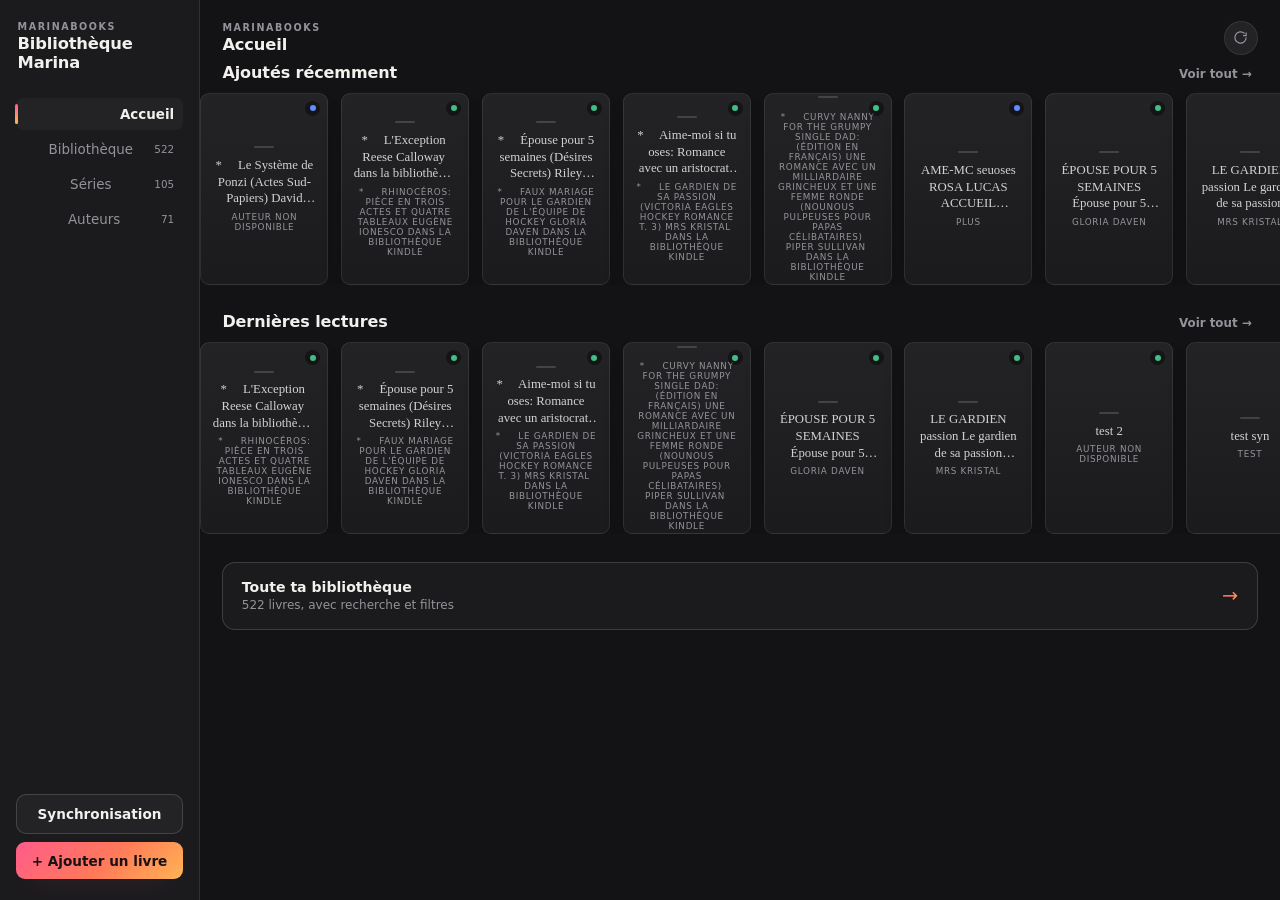
==== commit 3844b58a: "Finish phase 4: autocomplete + duplicate check on manual add - Author/series fields on the manual ad" ====
--- a/index.html
+++ b/index.html
@@ -44,24 +44,26 @@
     <form id="bookForm" method="dialog">
       <div class="dialog-head">
         <h2>Ajouter un livre</h2>
-        <button class="icon-btn" value="cancel" type="submit">×</button>
+        <button class="icon-btn" type="button" data-dialog-close>×</button>
       </div>
       <label>Titre<input name="title" required /></label>
-      <label>Auteur<input name="author" /></label>
-      <label>Série<input name="series" /></label>
+      <label>Auteur<input name="author" list="authorSuggestions" autocomplete="off" /></label>
+      <label>Série<input name="series" list="seriesSuggestions" autocomplete="off" /></label>
       <label>Tome<input name="tome" inputmode="numeric" /></label>
       <label>Année<input name="year" inputmode="numeric" /></label>
-      <label>Statut<select name="status"><option value="lu">Lu</option><option value="en cours">En cours</option><option value="à lire">À lire</option><option value="abandonné">Abandonné</option></select></label>
+      <label>Statut<select name="status"><option value="lu">Lu</option><option value="en cours">En cours</option><option value="à lire">À lire</option><option value="abandonné">Abandonné</option><option value="non défini">Non défini</option></select></label>
       <label>Notes<textarea name="notes" rows="3"></textarea></label>
       <button class="primary-btn" value="default" type="submit">Ajouter</button>
     </form>
+    <datalist id="authorSuggestions"></datalist>
+    <datalist id="seriesSuggestions"></datalist>
   </dialog>
 
   <dialog id="syncDialog" class="dialog">
     <form id="syncForm" method="dialog">
       <div class="dialog-head">
         <h2>Synchronisation GitHub</h2>
-        <button class="icon-btn" value="cancel" type="submit">×</button>
+        <button class="icon-btn" type="button" data-dialog-close>×</button>
       </div>
       <p id="syncStatusText" class="meta">Non connecté.</p>
       <label>Token d'accès personnel (PAT)<input id="ghToken" type="password" autocomplete="off" placeholder="github_pat_…" /></label>
@@ -82,6 +84,31 @@
     </form>
   </dialog>
 
+  <dialog id="addChoiceDialog" class="dialog">
+    <div class="dialog-head">
+      <h2>Ajouter des livres</h2>
+      <button class="icon-btn" type="button" data-dialog-close>×</button>
+    </div>
+    <div class="add-choice-grid">
+      <button class="add-choice" type="button" id="chooseManual">
+        <span class="add-choice-title">Ajout manuel</span>
+        <span class="add-choice-desc">Un livre à la fois, avec tous les détails.</span>
+      </button>
+      <button class="add-choice" type="button" id="chooseKindle">
+        <span class="add-choice-title">Import Kindle</span>
+        <span class="add-choice-desc">Colle une liste copiée depuis ta bibliothèque Kindle, plusieurs livres d'un coup.</span>
+      </button>
+    </div>
+  </dialog>
+
+  <dialog id="kindleDialog" class="dialog dialog-lg">
+    <div class="dialog-head">
+      <h2 id="kindleTitle">Import Kindle</h2>
+      <button class="icon-btn" type="button" data-dialog-close>×</button>
+    </div>
+    <div id="kindleBody"></div>
+  </dialog>
+
   <script src="js/sync.js"></script>
   <script src="js/app.js"></script>
 </body>
--- a/css/style.css
+++ b/css/style.css
@@ -163,6 +163,7 @@
 .status-dot.en-cours i { background: var(--status-encours); }
 .status-dot.abandonne i { background: var(--status-abandonne); }
 .status-dot.verifier i { background: var(--status-verifier); }
+.status-dot.non-defini i { background: none; border: 1px solid var(--ink-dim); }
 
 /* ============ grid (bibliothèque / séries / auteurs) ============ */
 .grid { display: grid; grid-template-columns: repeat(3, 1fr); gap: .85rem .7rem; padding: 0 1.15rem; }
@@ -252,6 +253,7 @@
 .dialog::backdrop { background: rgba(6, 6, 7, .62); backdrop-filter: blur(6px); }
 .dialog form { padding: 1.4rem; display: grid; gap: .9rem; }
 .dialog-head { display: flex; justify-content: space-between; align-items: center; }
+.dialog > .dialog-head { padding: 1.4rem 1.4rem 0; }
 .dialog-head h2 { font-size: 1.1rem; margin: 0; }
 .dialog label { display: grid; gap: .4rem; color: var(--ink-dim); font-weight: 650; font-size: .82rem; }
 .dialog input, .dialog select, .dialog textarea {
@@ -260,6 +262,36 @@
 }
 .dialog input:focus, .dialog select:focus, .dialog textarea:focus { border-color: var(--a1); }
 .import-label input { display: none; }
+
+.add-choice-grid { display: grid; gap: .8rem; padding: 1rem 1.4rem 1.4rem; }
+.add-choice { text-align: left; background: var(--surface-2); border: 1px solid var(--hair-strong); border-radius: 12px; padding: 1rem 1.1rem; cursor: pointer; display: flex; flex-direction: column; gap: .3rem; }
+.add-choice:hover { border-color: var(--a1); }
+.add-choice-title { font-weight: 750; font-size: .95rem; }
+.add-choice-desc { font-size: .8rem; color: var(--ink-dim); }
+
+.dialog.dialog-lg { width: min(760px, calc(100% - 24px)); max-height: 88vh; overflow-y: auto; }
+.dialog-body { padding: 1rem 1.4rem 1.4rem; display: grid; gap: .3rem; }
+.dialog-body textarea { width: 100%; background: var(--surface-2); color: var(--ink); border: 1px solid var(--hair-strong); border-radius: 9px; padding: .7rem; font: inherit; font-size: .85rem; outline: none; resize: vertical; }
+.dialog-body textarea:focus { border-color: var(--a1); }
+.dialog-body label { display: grid; gap: .4rem; color: var(--ink-dim); font-weight: 650; font-size: .82rem; margin-bottom: .6rem; }
+.dialog-body label select { width: auto; min-width: 180px; }
+
+.import-row { display: flex; gap: .6rem; align-items: flex-start; padding: .7rem 0; border-bottom: 1px solid var(--hair); }
+.import-row:last-child { border-bottom: none; }
+.import-row.dupe { opacity: .62; }
+.import-row .chk { margin-top: .55rem; flex: none; width: 16px; height: 16px; accent-color: var(--a1); }
+.import-row .fields { flex: 1; min-width: 0; display: grid; gap: .4rem; }
+.import-row .fields input, .import-row .fields select {
+  background: var(--surface-2); color: var(--ink); border: 1px solid var(--hair-strong); border-radius: 7px;
+  padding: .42rem .55rem; font-size: .8rem; outline: none; width: 100%;
+}
+.import-row .row2 { display: grid; grid-template-columns: 1fr 130px; gap: .4rem; }
+.import-row .row3 { display: grid; grid-template-columns: 1fr 80px; gap: .4rem; }
+.import-row .dupe-badge { font-size: .68rem; color: var(--status-verifier); }
+.import-row .warn-badge { font-size: .68rem; color: var(--status-encours); }
+.import-row .remove-row { background: none; border: none; color: var(--ink-dim); cursor: pointer; font-size: 1.2rem; line-height: 1; padding: .2rem .3rem; flex: none; }
+.import-row .remove-row:hover { color: var(--status-verifier); }
+.import-summary { font-size: .84rem; color: var(--ink-dim); margin: 0 0 .9rem; }
 .meta { color: var(--ink-dim); font-size: .82rem; margin: 0; }
 .sync-ok { color: var(--status-lu); }
 .sync-err { color: var(--status-verifier); }
@@ -283,6 +315,7 @@
 .status-pill-lg.a-lire.active { background: color-mix(in srgb, var(--status-alire) 20%, transparent); color: var(--status-alire); border-color: transparent; }
 .status-pill-lg.en-cours.active { background: color-mix(in srgb, var(--status-encours) 22%, transparent); color: var(--status-encours); border-color: transparent; }
 .status-pill-lg.abandonne.active { background: color-mix(in srgb, var(--status-abandonne) 26%, transparent); color: var(--status-abandonne); border-color: transparent; }
+.status-pill-lg.non-defini.active { background: var(--surface-2); color: var(--ink); border-color: var(--hair-strong); }
 .notes-block { padding: 0 1.1rem; margin-bottom: 1.5rem; }
 .block-label { font-size: .68rem; text-transform: uppercase; letter-spacing: .09em; color: var(--ink-dim); font-weight: 700; margin: 0 0 .5rem; }
 .notes-text { font-size: .88rem; line-height: 1.55; margin: 0; color: var(--ink); white-space: pre-wrap; }
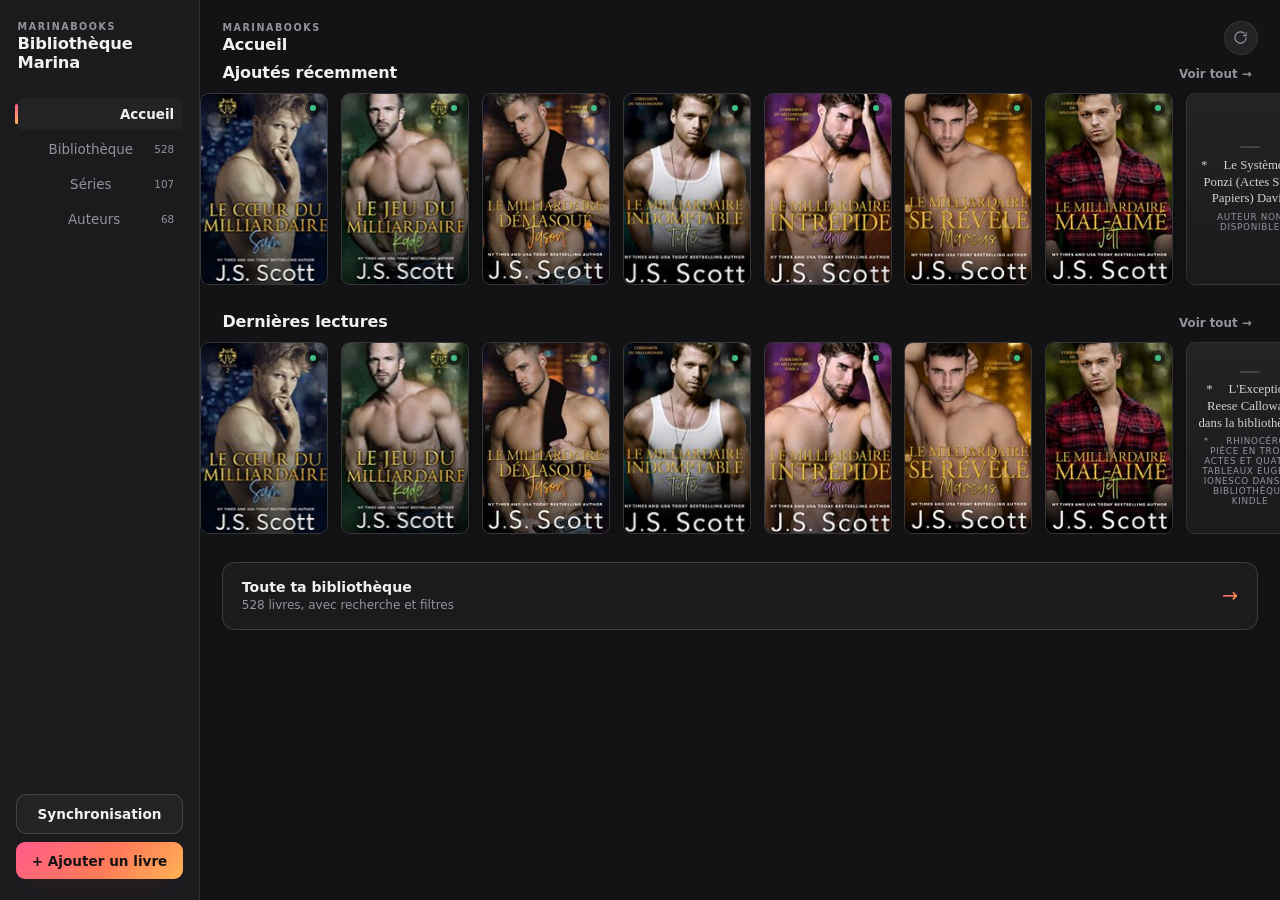
==== commit f289e462: "Mise en production V4 : synchro sur main, cache réseau d'abord, icônes - Branche de synchronisation " ====
--- a/index.html
+++ b/index.html
@@ -68,8 +68,7 @@
       <p id="syncStatusText" class="meta">Non connecté.</p>
       <label>Token d'accès personnel (PAT)<input id="ghToken" type="password" autocomplete="off" placeholder="github_pat_…" /></label>
       <label>Dépôt (owner/repo)<input id="ghRepo" type="text" placeholder="marinahodebert/bibliotheque-marina" /></label>
-      <label>Branche<input id="ghBranch" type="text" placeholder="refonte-v2" /></label>
-      <p class="meta sync-warn">Branche de test — laisse « refonte-v2 » tant que la synchronisation n'est pas validée en production. Ne mets « main » qu'à la mise en production.</p>
+      <label>Branche<input id="ghBranch" type="text" placeholder="main" /></label>
       <div class="btn-row">
         <button id="ghSaveBtn" class="primary-btn" type="button">Enregistrer et tester</button>
         <button id="ghDisconnectBtn" class="ghost-btn" type="button">Déconnecter</button>
